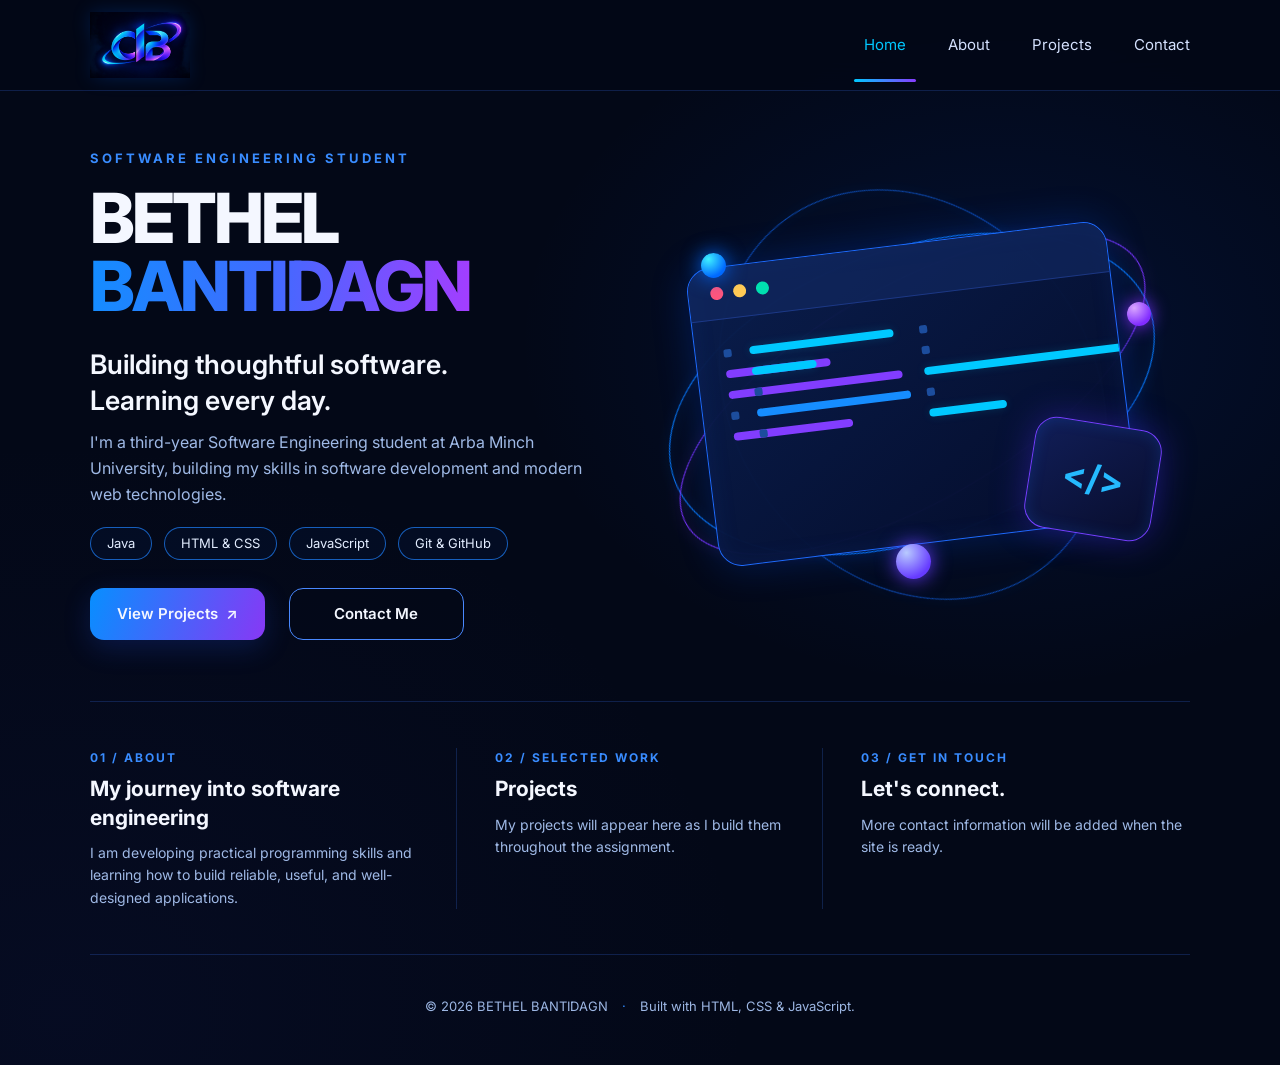
==== index.html @ beaa9adf "Day 1: Create portfolio homepage" ====
<!DOCTYPE html>
<html lang="en">
<head>
  <meta charset="UTF-8">
  <meta name="viewport" content="width=device-width, initial-scale=1.0">
  <meta name="description" content="The personal portfolio of Bethel Bantidagn, a Software Engineering student.">
  <meta name="theme-color" content="#030817">

  <title>BETHEL BANTIDAGN | Software Engineer</title>

  <link rel="stylesheet" href="css/style.css">
  <script src="js/main.js" defer></script>
</head>

<body>
  <!-- Header -->
  <header class="site-header">

    <a class="logo" href="#home" aria-label="CIB home">
      <img src="image/cib-logo.png" alt="CIB logo">
    </a>

   

    <button class="menu-toggle"
            aria-label="Toggle navigation"
            aria-expanded="false">
      <span></span>
      <span></span>
      <span></span>
    </button>

    <nav class="main-nav" aria-label="Main navigation">
      <a class="nav-link active" href="#home">Home</a>
      <a class="nav-link" href="#about">About</a>
      <a class="nav-link" href="#projects">Projects</a>
      <a class="nav-link" href="#contact">Contact</a>
    </nav>
  </header>

  <main>
    <!-- Hero -->
    <section class="hero section-wrap" id="home">
      <div class="hero-content">
        <p class="eyebrow">SOFTWARE ENGINEERING STUDENT</p>

        <h1>
          BETHEL<br>
          <span>BANTIDAGN</span>
        </h1>

        <h2>
          Building thoughtful software.<br>
          Learning every day.
        </h2>

        <p class="intro">
          I'm a third-year Software Engineering student at
          Arba Minch University, building my skills in software
          development and modern web technologies.
        </p>

        <div class="skills" aria-label="Skills">
          <span>Java</span>
          <span>HTML &amp; CSS</span>
          <span>JavaScript</span>
          <span>Git &amp; GitHub</span>
        </div>

        <div class="hero-actions">
          <a class="button primary" href="#projects">
            View Projects <span aria-hidden="true">↗</span>
          </a>

          <a class="button secondary" href="#contact">
            Contact Me
          </a>
        </div>
      </div>

      <!-- CSS-created coding illustration -->
      <div class="hero-visual" aria-hidden="true">
        <div class="orbit orbit-one"></div>
        <div class="orbit orbit-two"></div>
        <div class="orbit orbit-three"></div>

        <span class="planet planet-one"></span>
        <span class="planet planet-two"></span>
        <span class="planet planet-three"></span>

        <div class="code-window">
          <div class="window-top">
            <span></span>
            <span></span>
            <span></span>
          </div>

          <div class="code-content">
            <i></i><b class="line cyan w-45"></b>
            <i></i><b class="line purple w-35"></b>
            <b class="line cyan w-25"></b>
            <i></i><b class="line purple w-55"></b>
            <i></i><b class="line cyan w-65"></b>
            <i></i><b class="line blue w-48"></b>
            <i></i><b class="line purple w-38"></b>
            <i></i><b class="line cyan w-28"></b>
          </div>
        </div>

        <div class="code-badge">&lt;/&gt;</div>
      </div>
    </section>

    <!-- About -->
    <section class="info-grid section-wrap"
             aria-label="Portfolio information">

      <article class="info-card content-section" id="about">
        <p class="eyebrow">01 / ABOUT</p>
        <h2>My journey into software engineering</h2>
        <p>
          I am developing practical programming skills and learning
          how to build reliable, useful, and well-designed applications.
        </p>
      </article>

      <!-- Projects -->
      <article class="info-card content-section" id="projects">
        <p class="eyebrow">02 / SELECTED WORK</p>
        <h2>Projects</h2>
        <p>
          My projects will appear here as I build them throughout
          the assignment.
        </p>
      </article>

      <!-- Contact -->
      <article class="info-card content-section" id="contact">
        <p class="eyebrow">03 / GET IN TOUCH</p>
        <h2>Let's connect.</h2>
        <p>
          More contact information will be added when the site is ready.
        </p>
      </article>
    </section>
  </main>

  <!-- Footer -->
  <footer class="site-footer">
    <p>
      © <span id="year">2026</span>
      BETHEL BANTIDAGN
      <span class="footer-dot">·</span>
      Built with HTML, CSS &amp; JavaScript.
    </p>
  </footer>
</body>
</html>
---- css/style.css ----
@import url('https://fonts.googleapis.com/css2?family=Inter:wght@400;500;600;700;800&display=swap');

:root {
  --bg: #030817;
  --text: #f4f7ff;
  --muted: #9fb9e6;
  --cyan: #00c8ff;
  --blue: #167bff;
  --violet: #873cff;
  --line: rgba(60, 121, 255, 0.22);
}

* {
  box-sizing: border-box;
}

html {
  scroll-behavior: smooth;
  scroll-padding-top: 100px;
}

body {
  margin: 0;
  color: var(--text);
  background:
    radial-gradient(ellipse at 78% 32%, rgba(0, 69, 210, 0.14), transparent 34%),
    radial-gradient(ellipse at 5% 95%, rgba(31, 43, 133, 0.10), transparent 40%),
    var(--bg);
  font-family: Inter, Arial, sans-serif;
  line-height: 1.6;
}

a {
  color: inherit;
  text-decoration: none;
}

.site-header {
  min-height: 90px;
  padding: 0 7%;
  display: flex;
  align-items: center;
  justify-content: space-between;
  border-bottom: 1px solid var(--line);
  background: rgba(3, 8, 23, 0.85);
  backdrop-filter: blur(16px);
  position: sticky;
  top: 0;
  z-index: 20;
}

/* Logo image */
.logo {
  display: flex;
  align-items: center;
  justify-content: center;
  width: 100px;
  height: 72px;
  flex-shrink: 0;
}

.logo img {
  display: block;
  width: 100%;
  height: 100%;
  object-fit: contain;
  filter: drop-shadow(0 0 9px rgba(0, 100, 255, 0.24));
}

.main-nav {
  display: flex;
  align-items: center;
  gap: 42px;
  min-height: 90px;
}

.nav-link {
  color: #d5e2ff;
  position: relative;
  font-size: 15px;
  transition: color 0.2s ease;
}

.nav-link:hover,
.nav-link.active {
  color: var(--cyan);
}

.nav-link.active::after {
  content: "";
  height: 3px;
  position: absolute;
  left: -10px;
  right: -10px;
  bottom: -25px;
  border-radius: 10px;
  background: linear-gradient(90deg, var(--cyan), var(--violet));
}

.menu-toggle {
  display: none;
}

.section-wrap {
  width: min(1320px, 86%);
  margin-inline: auto;
}

/* Hero section */
.hero {
  min-height: 610px;
  display: grid;
  grid-template-columns: 1fr 1.08fr;
  align-items: center;
  gap: 30px;
  padding-top: 48px;
  padding-bottom: 52px;
}

.hero-content {
  position: relative;
  z-index: 2;
}

.eyebrow {
  color: #398cff;
  font-size: 13px;
  font-weight: 700;
  letter-spacing: 3px;
  margin: 0 0 15px;
}

.hero h1 {
  font-size: clamp(3.2rem, 5.4vw, 5.3rem);
  line-height: 0.99;
  letter-spacing: -3px;
  margin: 0 0 25px;
  font-weight: 800;
}

.hero h1 span {
  background: linear-gradient(95deg, #138dff, #416aff 48%, #a43dff);
  -webkit-background-clip: text;
  background-clip: text;
  color: transparent;
}

.hero h2 {
  font-size: clamp(1.35rem, 2.1vw, 2rem);
  line-height: 1.35;
  font-weight: 600;
  margin: 0 0 12px;
}

.intro {
  max-width: 500px;
  color: var(--muted);
  margin: 0 0 20px;
  font-size: 16px;
}

.skills {
  display: flex;
  flex-wrap: wrap;
  gap: 12px;
  margin: 20px 0 28px;
}

.skills span {
  border: 1px solid rgba(31, 130, 255, 0.7);
  border-radius: 30px;
  padding: 5px 16px;
  color: #e3edff;
  font-size: 13px;
  background: rgba(5, 18, 47, 0.55);
}

.hero-actions {
  display: flex;
  flex-wrap: wrap;
  gap: 24px;
}

.button {
  display: inline-flex;
  align-items: center;
  justify-content: center;
  gap: 8px;
  min-width: 175px;
  padding: 13px 23px;
  border-radius: 14px;
  font-weight: 600;
  font-size: 15px;
  transition: transform 0.2s ease, box-shadow 0.2s ease;
}

.button:hover {
  transform: translateY(-3px);
}

.button.primary {
  background: linear-gradient(110deg, #078fff, #8738f5);
  box-shadow: 0 8px 28px rgba(37, 83, 255, 0.2);
}

.button.primary:hover {
  box-shadow: 0 10px 34px rgba(65, 84, 255, 0.38);
}

.button.secondary {
  border: 1px solid #4988ff;
  background: rgba(3, 8, 23, 0.4);
}

.button.secondary:hover {
  border-color: #a43dff;
}

/* Futuristic coding illustration */
.hero-visual {
  min-height: 440px;
  position: relative;
  display: flex;
  align-items: center;
  justify-content: center;
  perspective: 900px;
}

.orbit {
  position: absolute;
  width: 91%;
  height: 66%;
  border: 1.5px solid #116dff;
  border-radius: 50%;
  transform: rotate(-17deg);
  filter: drop-shadow(0 0 5px rgba(0, 101, 255, 0.45));
}

.orbit-one {
  border-color: #087dff;
  transform: rotate(-20deg);
}

.orbit-two {
  width: 94%;
  height: 49%;
  border-color: #7a35ff;
  transform: rotate(-30deg);
  filter: drop-shadow(0 0 6px rgba(129, 48, 255, 0.65));
}

.orbit-three {
  width: 78%;
  height: 82%;
  transform: rotate(54deg);
  opacity: 0.62;
}

.code-window {
  width: min(430px, 76%);
  min-height: 300px;
  position: relative;
  z-index: 2;
  border: 1px solid #1e6bff;
  border-radius: 24px;
  overflow: hidden;
  background: linear-gradient(145deg, rgba(10, 30, 78, 0.96), rgba(4, 12, 42, 0.98));
  box-shadow:
    0 0 38px rgba(0, 81, 255, 0.23),
    inset 0 0 22px rgba(26, 70, 180, 0.14);
  transform: rotate(-7deg);
}

.window-top {
  height: 52px;
  display: flex;
  align-items: center;
  gap: 10px;
  padding: 0 22px;
  border-bottom: 1px solid rgba(65, 112, 255, 0.28);
  background: rgba(17, 40, 98, 0.65);
}

.window-top span {
  width: 13px;
  height: 13px;
  border-radius: 50%;
  background: #ff557c;
}

.window-top span:nth-child(2) {
  background: #ffca55;
}

.window-top span:nth-child(3) {
  background: #00e0b0;
}

.code-content {
  display: grid;
  grid-template-columns: 10px auto auto;
  align-items: center;
  column-gap: 16px;
  row-gap: 13px;
  padding: 30px 28px;
}

.code-content i {
  width: 8px;
  height: 8px;
  border-radius: 2px;
  background: #1c4d9d;
}

.line {
  height: 8px;
  border-radius: 20px;
  display: inline-block;
}

.cyan {
  background: #00c9ff;
  box-shadow: 0 0 10px rgba(0, 201, 255, 0.15);
}

.purple {
  background: #823dff;
}

.blue {
  background: #168dff;
}

.w-25 { width: 65px; }
.w-28 { width: 78px; }
.w-35 { width: 105px; }
.w-38 { width: 120px; }
.w-45 { width: 145px; }
.w-48 { width: 155px; }
.w-55 { width: 175px; }
.w-65 { width: 205px; }

.code-badge {
  z-index: 4;
  position: absolute;
  right: 6%;
  bottom: 18%;
  display: grid;
  place-items: center;
  width: 128px;
  height: 112px;
  border-radius: 22px;
  border: 1px solid #743fff;
  color: #25baff;
  font-size: 36px;
  font-weight: 700;
  background: linear-gradient(140deg, #111e58, #080d2c);
  box-shadow:
    0 0 35px rgba(81, 45, 255, 0.35),
    inset 0 0 15px rgba(24, 117, 255, 0.2);
  transform: rotate(9deg);
}

.planet {
  position: absolute;
  z-index: 3;
  border-radius: 50%;
}

.planet-one {
  width: 25px;
  height: 25px;
  top: 18%;
  left: 12%;
  background: radial-gradient(circle at 30% 25%, #3ef0ff, #0069ff 70%);
  box-shadow: 0 0 20px #0069ff;
}

.planet-two {
  width: 24px;
  height: 24px;
  top: 29%;
  right: 7%;
  background: radial-gradient(circle at 30% 25%, #d9a5ff, #812cff 70%);
  box-shadow: 0 0 18px #812cff;
}

.planet-three {
  width: 35px;
  height: 35px;
  bottom: 8%;
  left: 47%;
  background: radial-gradient(circle at 30% 25%, #b8caff, #663bff 72%);
  box-shadow: 0 0 20px #663bff;
}

/* About, Projects and Contact */
.info-grid {
  border-top: 1px solid var(--line);
  border-bottom: 1px solid var(--line);
  display: grid;
  grid-template-columns: repeat(3, 1fr);
  padding-top: 46px;
  padding-bottom: 45px;
}

.info-card {
  padding: 0 38px;
  border-right: 1px solid var(--line);
}

.info-card:first-child {
  padding-left: 0;
}

.info-card:last-child {
  padding-right: 0;
  border-right: 0;
}

.info-card .eyebrow {
  margin-bottom: 8px;
  font-size: 12px;
  letter-spacing: 2px;
}

.info-card h2 {
  font-size: 21px;
  line-height: 1.35;
  margin: 0 0 10px;
}

.info-card p:not(.eyebrow) {
  color: var(--muted);
  font-size: 14px;
  margin: 0;
}

/* Footer */
.site-footer {
  text-align: center;
  padding: 28px 20px 35px;
  color: #9db7e4;
  font-size: 13px;
}

.footer-dot {
  margin: 0 10px;
  color: #328bff;
}

/* Tablet */
@media (max-width: 1000px) {
  .section-wrap {
    width: 88%;
  }

  .hero {
    grid-template-columns: 1fr 1fr;
    gap: 10px;
  }

  .hero h1 {
    font-size: clamp(3rem, 6vw, 4.5rem);
  }

  .hero-visual {
    min-height: 380px;
  }

  .code-window {
    width: 82%;
  }

  .code-badge {
    width: 95px;
    height: 88px;
    font-size: 29px;
  }

  .info-card {
    padding-inline: 22px;
  }
}

/* Mobile */
@media (max-width: 720px) {
  .site-header {
    min-height: 76px;
    padding-inline: 6%;
  }

  .logo {
    width: 85px;
    height: 62px;
  }

  .menu-toggle {
    display: flex;
    flex-direction: column;
    justify-content: center;
    gap: 5px;
    width: 42px;
    height: 42px;
    padding: 9px;
    border: 1px solid var(--line);
    border-radius: 10px;
    background: #07112b;
    cursor: pointer;
  }

  .menu-toggle span {
    height: 2px;
    width: 100%;
    border-radius: 3px;
    background: #dce8ff;
  }

  .main-nav {
    display: none;
    position: absolute;
    top: 75px;
    left: 0;
    right: 0;
    min-height: auto;
    padding: 20px 6% 24px;
    background: rgba(3, 8, 23, 0.98);
    border-bottom: 1px solid var(--line);
    flex-direction: column;
    align-items: flex-start;
    gap: 20px;
  }

  .main-nav.open {
    display: flex;
  }

  .nav-link.active::after {
    bottom: -5px;
  }

  .section-wrap {
    width: 88%;
  }

  .hero {
    display: flex;
    flex-direction: column;
    align-items: stretch;
    padding-top: 45px;
    padding-bottom: 30px;
  }

  .hero h1 {
    font-size: clamp(3rem, 13vw, 5rem);
    letter-spacing: -2px;
  }

  .hero h2 {
    font-size: 1.45rem;
  }

  .intro {
    font-size: 15px;
  }

  .hero-visual {
    min-height: 330px;
    margin-top: 8px;
  }

  .code-window {
    min-height: 250px;
    width: 75%;
  }

  .window-top {
    height: 42px;
  }

  .code-content {
    padding: 24px 17px;
    gap: 10px 12px;
  }

  .line {
    height: 6px;
  }

  .w-65 { width: 145px; }
  .w-55 { width: 125px; }
  .w-48 { width: 110px; }
  .w-45 { width: 105px; }
  .w-38 { width: 90px; }
  .w-35 { width: 80px; }
  .w-28 { width: 62px; }
  .w-25 { width: 50px; }

  .code-badge {
    right: 4%;
    bottom: 13%;
    width: 82px;
    height: 76px;
    font-size: 25px;
  }

  .info-grid {
    grid-template-columns: 1fr;
    padding-top: 12px;
    padding-bottom: 10px;
  }

  .info-card,
  .info-card:first-child,
  .info-card:last-child {
    padding: 27px 0;
    border-right: 0;
    border-bottom: 1px solid var(--line);
  }

  .info-card:last-child {
    border-bottom: 0;
  }

  .site-footer {
    font-size: 12px;
    line-height: 1.8;
  }
}

/* Accessibility */
@media (prefers-reduced-motion: reduce) {
  html {
    scroll-behavior: auto;
  }

  *,
  *::before,
  *::after {
    transition-duration: 0.01ms !important;
  }
}
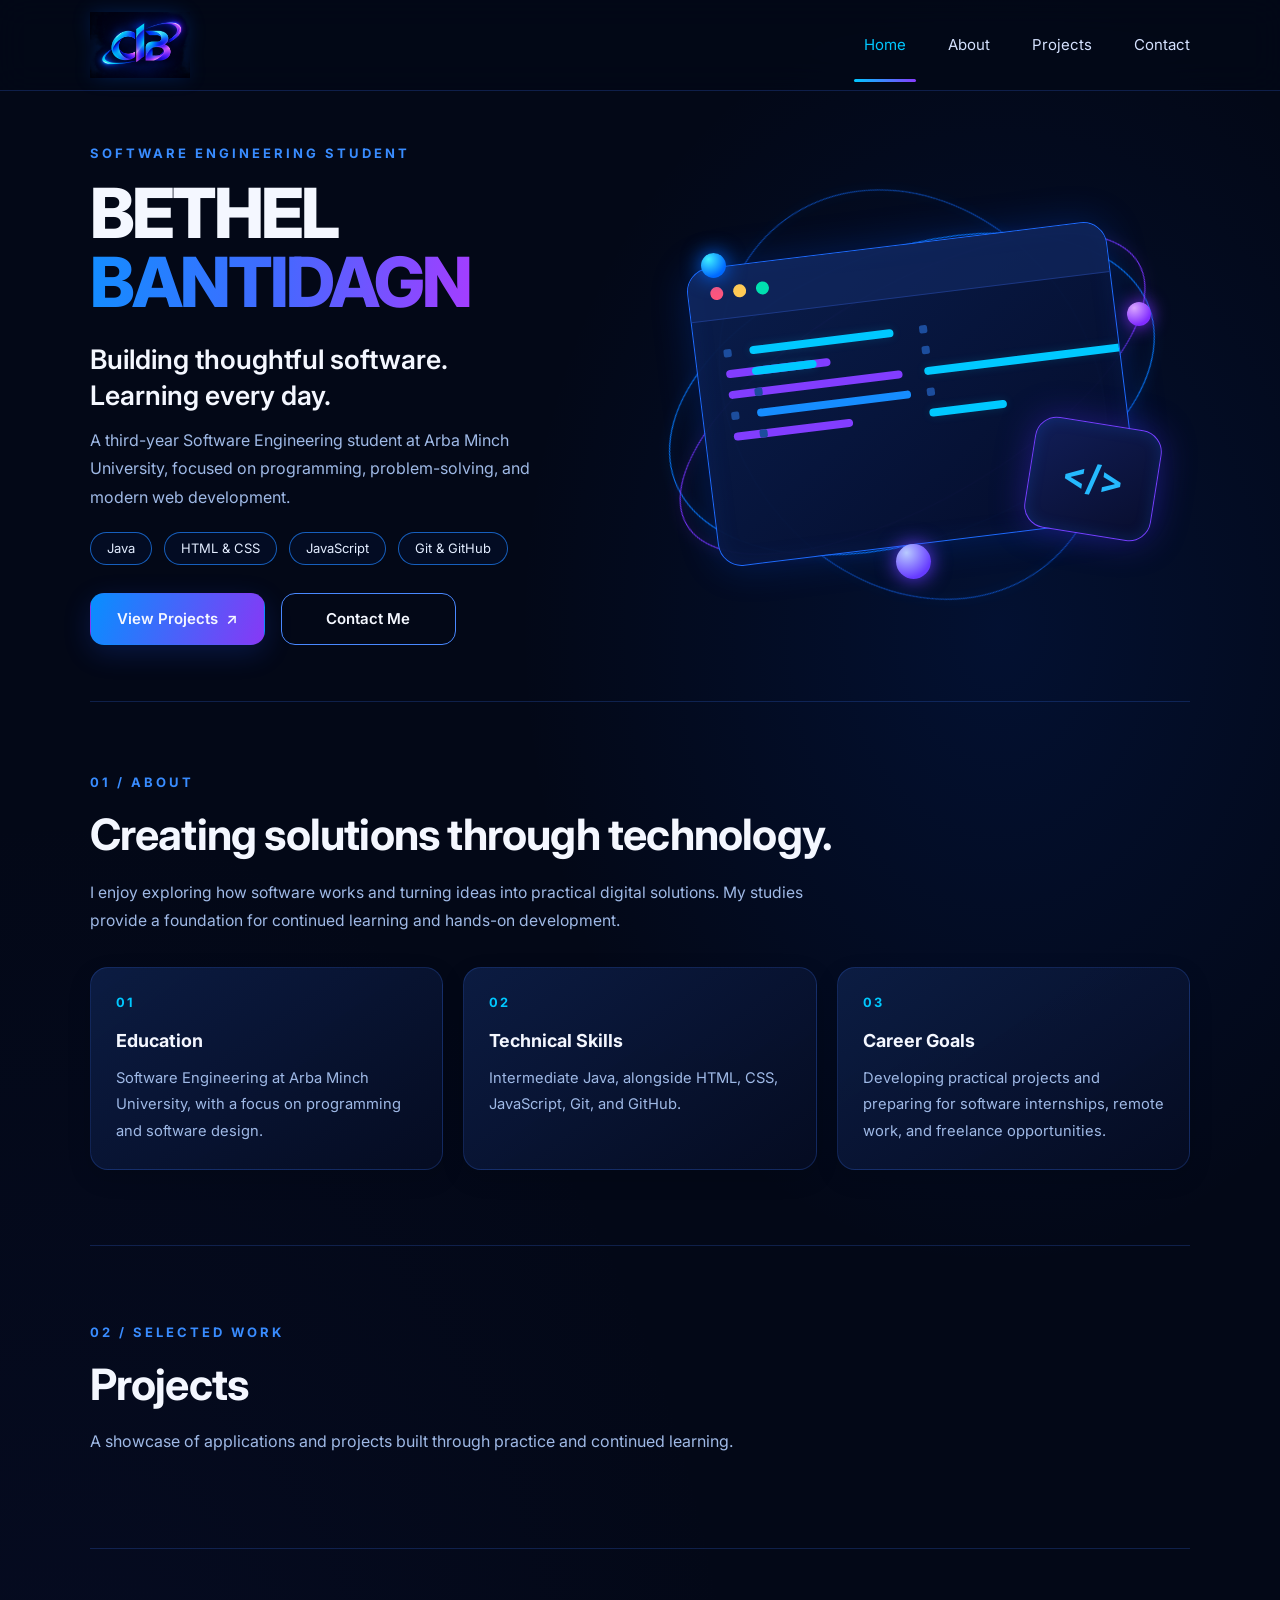
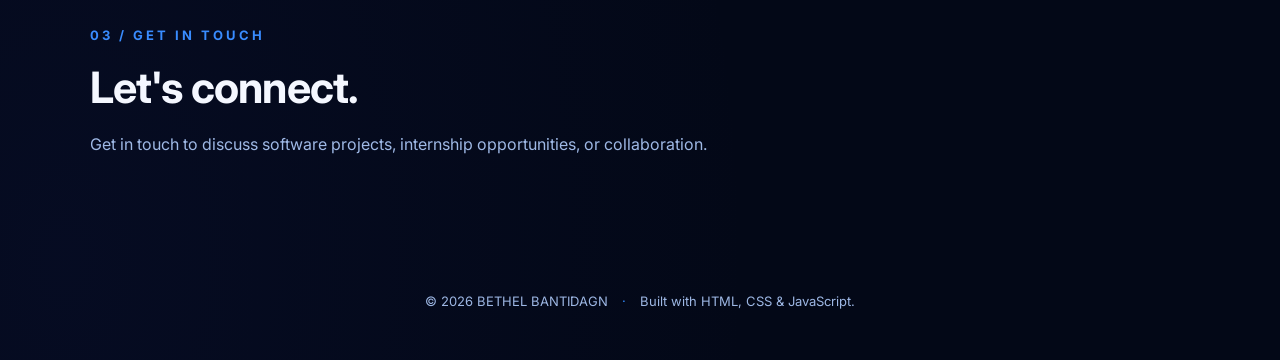
==== commit 02d125a1: "Day 2: Fix portfolio about section layout" ====
--- a/index.html
+++ b/index.html
@@ -4,7 +4,7 @@
 <head>
   <meta charset="UTF-8">
   <meta name="viewport" content="width=device-width, initial-scale=1.0">
-  <meta name="description" content="The personal portfolio of Bethel Bantidagn, a Software Engineering student.">
+  <meta name="description" content="Bethel Bantidagn, Software Engineering student at Arba Minch University.">
   <meta name="theme-color" content="#030817">
 
   <title>BETHEL BANTIDAGN | Software Engineer</title>
@@ -16,12 +16,9 @@
 <body>
   <!-- Header -->
   <header class="site-header">
-
     <a class="logo" href="#home" aria-label="CIB home">
       <img src="image/cib-logo.png" alt="CIB logo">
     </a>
-
-   
 
     <button class="menu-toggle"
             aria-label="Toggle navigation"
@@ -56,12 +53,12 @@
         </h2>
 
         <p class="intro">
-          I'm a third-year Software Engineering student at
-          Arba Minch University, building my skills in software
-          development and modern web technologies.
+          A third-year Software Engineering student at
+          Arba Minch University, focused on programming,
+          problem-solving, and modern web development.
         </p>
 
-        <div class="skills" aria-label="Skills">
+        <div class="skills" aria-label="Technical skills">
           <span>Java</span>
           <span>HTML &amp; CSS</span>
           <span>JavaScript</span>
@@ -79,7 +76,7 @@
         </div>
       </div>
 
-      <!-- CSS-created coding illustration -->
+      <!-- Coding illustration -->
       <div class="hero-visual" aria-hidden="true">
         <div class="orbit orbit-one"></div>
         <div class="orbit orbit-two"></div>
@@ -113,36 +110,67 @@
     </section>
 
     <!-- About -->
-    <section class="info-grid section-wrap"
-             aria-label="Portfolio information">
+    <section class="content-section about-section" id="about">
+      <p class="eyebrow">01 / ABOUT</p>
 
-      <article class="info-card content-section" id="about">
-        <p class="eyebrow">01 / ABOUT</p>
-        <h2>My journey into software engineering</h2>
-        <p>
-          I am developing practical programming skills and learning
-          how to build reliable, useful, and well-designed applications.
-        </p>
-      </article>
+      <h2>Creating solutions through technology.</h2>
 
-      <!-- Projects -->
-      <article class="info-card content-section" id="projects">
-        <p class="eyebrow">02 / SELECTED WORK</p>
-        <h2>Projects</h2>
-        <p>
-          My projects will appear here as I build them throughout
-          the assignment.
-        </p>
-      </article>
+      <p class="about-intro">
+        I enjoy exploring how software works and turning
+        ideas into practical digital solutions. My studies
+        provide a foundation for continued learning and
+        hands-on development.
+      </p>
 
-      <!-- Contact -->
-      <article class="info-card content-section" id="contact">
-        <p class="eyebrow">03 / GET IN TOUCH</p>
-        <h2>Let's connect.</h2>
-        <p>
-          More contact information will be added when the site is ready.
-        </p>
-      </article>
+      <div class="about-grid">
+        <article class="about-card">
+          <span class="about-number">01</span>
+          <h3>Education</h3>
+          <p>
+            Software Engineering at Arba Minch University,
+            with a focus on programming and software design.
+          </p>
+        </article>
+
+        <article class="about-card">
+          <span class="about-number">02</span>
+          <h3>Technical Skills</h3>
+          <p>
+            Intermediate Java, alongside HTML, CSS,
+            JavaScript, Git, and GitHub.
+          </p>
+        </article>
+
+        <article class="about-card">
+          <span class="about-number">03</span>
+          <h3>Career Goals</h3>
+          <p>
+            Developing practical projects and preparing
+            for software internships, remote work,
+            and freelance opportunities.
+          </p>
+        </article>
+      </div>
+    </section>
+
+    <!-- Projects placeholder -->
+    <section class="content-section" id="projects">
+      <p class="eyebrow">02 / SELECTED WORK</p>
+      <h2>Projects</h2>
+      <p>
+        A showcase of applications and projects built
+        through practice and continued learning.
+      </p>
+    </section>
+
+    <!-- Contact placeholder -->
+    <section class="content-section" id="contact">
+      <p class="eyebrow">03 / GET IN TOUCH</p>
+      <h2>Let's connect.</h2>
+      <p>
+        Get in touch to discuss software projects,
+        internship opportunities, or collaboration.
+      </p>
     </section>
   </main>
 
--- a/css/style.css
+++ b/css/style.css
@@ -1,8 +1,13 @@
 
 @import url('https://fonts.googleapis.com/css2?family=Inter:wght@400;500;600;700;800&display=swap');
+
+/* =========================
+   1. COLORS AND GLOBAL RULES
+========================= */
 
 :root {
   --bg: #030817;
+  --surface: #08132d;
   --text: #f4f7ff;
   --muted: #9fb9e6;
   --cyan: #00c8ff;
@@ -17,24 +22,58 @@
 
 html {
   scroll-behavior: smooth;
-  scroll-padding-top: 100px;
+  scroll-padding-top: 105px;
 }
 
 body {
   margin: 0;
   color: var(--text);
   background:
-    radial-gradient(ellipse at 78% 32%, rgba(0, 69, 210, 0.14), transparent 34%),
-    radial-gradient(ellipse at 5% 95%, rgba(31, 43, 133, 0.10), transparent 40%),
+    radial-gradient(
+      ellipse at 78% 32%,
+      rgba(0, 69, 210, 0.14),
+      transparent 34%
+    ),
+    radial-gradient(
+      ellipse at 5% 95%,
+      rgba(31, 43, 133, 0.10),
+      transparent 40%
+    ),
     var(--bg);
-  font-family: Inter, Arial, sans-serif;
+  font-family: 'Inter', Arial, sans-serif;
   line-height: 1.6;
+  overflow-x: hidden;
+}
+
+img {
+  display: block;
+  max-width: 100%;
 }
 
 a {
   color: inherit;
   text-decoration: none;
 }
+
+button,
+input,
+textarea {
+  font: inherit;
+}
+
+button,
+a {
+  -webkit-tap-highlight-color: transparent;
+}
+
+::selection {
+  color: white;
+  background: rgba(22, 123, 255, 0.6);
+}
+
+/* =========================
+   2. HEADER AND NAVIGATION
+========================= */
 
 .site-header {
   min-height: 90px;
@@ -42,15 +81,16 @@
   display: flex;
   align-items: center;
   justify-content: space-between;
+  gap: 25px;
   border-bottom: 1px solid var(--line);
-  background: rgba(3, 8, 23, 0.85);
+  background: rgba(3, 8, 23, 0.88);
   backdrop-filter: blur(16px);
+  -webkit-backdrop-filter: blur(16px);
   position: sticky;
   top: 0;
   z-index: 20;
 }
 
-/* Logo image */
 .logo {
   display: flex;
   align-items: center;
@@ -61,7 +101,6 @@
 }
 
 .logo img {
-  display: block;
   width: 100%;
   height: 100%;
   object-fit: contain;
@@ -76,8 +115,8 @@
 }
 
 .nav-link {
+  position: relative;
   color: #d5e2ff;
-  position: relative;
   font-size: 15px;
   transition: color 0.2s ease;
 }
@@ -89,11 +128,11 @@
 
 .nav-link.active::after {
   content: "";
-  height: 3px;
   position: absolute;
   left: -10px;
   right: -10px;
   bottom: -25px;
+  height: 3px;
   border-radius: 10px;
   background: linear-gradient(90deg, var(--cyan), var(--violet));
 }
@@ -101,17 +140,22 @@
 .menu-toggle {
   display: none;
 }
+
+/* Shared content width */
 
 .section-wrap {
   width: min(1320px, 86%);
   margin-inline: auto;
 }
 
-/* Hero section */
+/* =========================
+   3. HERO SECTION
+========================= */
+
 .hero {
   min-height: 610px;
   display: grid;
-  grid-template-columns: 1fr 1.08fr;
+  grid-template-columns: minmax(0, 1fr) minmax(0, 1.08fr);
   align-items: center;
   gap: 30px;
   padding-top: 48px;
@@ -121,22 +165,24 @@
 .hero-content {
   position: relative;
   z-index: 2;
+  min-width: 0;
 }
 
 .eyebrow {
+  margin: 0 0 15px;
   color: #398cff;
   font-size: 13px;
   font-weight: 700;
   letter-spacing: 3px;
-  margin: 0 0 15px;
 }
 
 .hero h1 {
+  margin: 0 0 25px;
   font-size: clamp(3.2rem, 5.4vw, 5.3rem);
   line-height: 0.99;
   letter-spacing: -3px;
-  margin: 0 0 25px;
   font-weight: 800;
+  overflow-wrap: anywhere;
 }
 
 .hero h1 span {
@@ -147,17 +193,18 @@
 }
 
 .hero h2 {
+  margin: 0 0 12px;
   font-size: clamp(1.35rem, 2.1vw, 2rem);
   line-height: 1.35;
   font-weight: 600;
-  margin: 0 0 12px;
 }
 
 .intro {
   max-width: 500px;
+  margin: 0 0 20px;
   color: var(--muted);
-  margin: 0 0 20px;
   font-size: 16px;
+  line-height: 1.8;
 }
 
 .skills {
@@ -168,18 +215,18 @@
 }
 
 .skills span {
+  padding: 5px 16px;
   border: 1px solid rgba(31, 130, 255, 0.7);
   border-radius: 30px;
-  padding: 5px 16px;
   color: #e3edff;
+  background: rgba(5, 18, 47, 0.55);
   font-size: 13px;
-  background: rgba(5, 18, 47, 0.55);
 }
 
 .hero-actions {
   display: flex;
   flex-wrap: wrap;
-  gap: 24px;
+  gap: 16px;
 }
 
 .button {
@@ -189,10 +236,15 @@
   gap: 8px;
   min-width: 175px;
   padding: 13px 23px;
+  border: 1px solid transparent;
   border-radius: 14px;
+  font-size: 15px;
   font-weight: 600;
-  font-size: 15px;
-  transition: transform 0.2s ease, box-shadow 0.2s ease;
+  text-align: center;
+  transition:
+    transform 0.2s ease,
+    box-shadow 0.2s ease,
+    border-color 0.2s ease;
 }
 
 .button:hover {
@@ -209,7 +261,7 @@
 }
 
 .button.secondary {
-  border: 1px solid #4988ff;
+  border-color: #4988ff;
   background: rgba(3, 8, 23, 0.4);
 }
 
@@ -217,13 +269,17 @@
   border-color: #a43dff;
 }
 
-/* Futuristic coding illustration */
+/* =========================
+   4. FUTURISTIC HERO ART
+========================= */
+
 .hero-visual {
-  min-height: 440px;
   position: relative;
   display: flex;
   align-items: center;
   justify-content: center;
+  min-width: 0;
+  min-height: 440px;
   perspective: 900px;
 }
 
@@ -235,6 +291,7 @@
   border-radius: 50%;
   transform: rotate(-17deg);
   filter: drop-shadow(0 0 5px rgba(0, 101, 255, 0.45));
+  pointer-events: none;
 }
 
 .orbit-one {
@@ -258,14 +315,18 @@
 }
 
 .code-window {
+  position: relative;
+  z-index: 2;
   width: min(430px, 76%);
   min-height: 300px;
-  position: relative;
-  z-index: 2;
+  overflow: hidden;
   border: 1px solid #1e6bff;
   border-radius: 24px;
-  overflow: hidden;
-  background: linear-gradient(145deg, rgba(10, 30, 78, 0.96), rgba(4, 12, 42, 0.98));
+  background: linear-gradient(
+    145deg,
+    rgba(10, 30, 78, 0.96),
+    rgba(4, 12, 42, 0.98)
+  );
   box-shadow:
     0 0 38px rgba(0, 81, 255, 0.23),
     inset 0 0 22px rgba(26, 70, 180, 0.14);
@@ -273,10 +334,10 @@
 }
 
 .window-top {
-  height: 52px;
   display: flex;
   align-items: center;
   gap: 10px;
+  height: 52px;
   padding: 0 22px;
   border-bottom: 1px solid rgba(65, 112, 255, 0.28);
   background: rgba(17, 40, 98, 0.65);
@@ -314,9 +375,9 @@
 }
 
 .line {
+  display: inline-block;
   height: 8px;
   border-radius: 20px;
-  display: inline-block;
 }
 
 .cyan {
@@ -342,23 +403,23 @@
 .w-65 { width: 205px; }
 
 .code-badge {
+  position: absolute;
   z-index: 4;
-  position: absolute;
   right: 6%;
   bottom: 18%;
   display: grid;
   place-items: center;
   width: 128px;
   height: 112px;
+  border: 1px solid #743fff;
   border-radius: 22px;
-  border: 1px solid #743fff;
   color: #25baff;
-  font-size: 36px;
-  font-weight: 700;
   background: linear-gradient(140deg, #111e58, #080d2c);
   box-shadow:
     0 0 35px rgba(81, 45, 255, 0.35),
     inset 0 0 15px rgba(24, 117, 255, 0.2);
+  font-size: 36px;
+  font-weight: 700;
   transform: rotate(9deg);
 }
 
@@ -366,47 +427,223 @@
   position: absolute;
   z-index: 3;
   border-radius: 50%;
+  pointer-events: none;
 }
 
 .planet-one {
+  top: 18%;
+  left: 12%;
   width: 25px;
   height: 25px;
-  top: 18%;
-  left: 12%;
   background: radial-gradient(circle at 30% 25%, #3ef0ff, #0069ff 70%);
   box-shadow: 0 0 20px #0069ff;
 }
 
 .planet-two {
+  top: 29%;
+  right: 7%;
   width: 24px;
   height: 24px;
-  top: 29%;
-  right: 7%;
   background: radial-gradient(circle at 30% 25%, #d9a5ff, #812cff 70%);
   box-shadow: 0 0 18px #812cff;
 }
 
 .planet-three {
+  bottom: 8%;
+  left: 47%;
   width: 35px;
   height: 35px;
-  bottom: 8%;
-  left: 47%;
   background: radial-gradient(circle at 30% 25%, #b8caff, #663bff 72%);
   box-shadow: 0 0 20px #663bff;
 }
 
-/* About, Projects and Contact */
+/* =========================
+   5. SHARED CONTENT SECTIONS
+========================= */
+
+.content-section {
+  width: min(1120px, 86%);
+  margin-inline: auto;
+  padding: 76px 0;
+  border-top: 1px solid var(--line);
+  scroll-margin-top: 100px;
+}
+
+.content-section h2 {
+  max-width: 760px;
+  margin: 0;
+  font-size: clamp(1.8rem, 3.5vw, 2.7rem);
+  line-height: 1.25;
+  letter-spacing: -0.8px;
+}
+
+.content-section > p:not(.eyebrow) {
+  max-width: 720px;
+  color: var(--muted);
+}
+
+.content-section .eyebrow {
+  margin-bottom: 14px;
+}
+
+/* =========================
+   6. ABOUT SECTION
+========================= */
+
+.about-section {
+  padding-top: 70px;
+  padding-bottom: 75px;
+}
+
+.about-intro {
+  max-width: 750px;
+  margin-top: 18px;
+  margin-bottom: 0;
+  color: var(--muted);
+  font-size: 0.98rem;
+  line-height: 1.8;
+}
+
+.about-grid {
+  display: grid;
+  grid-template-columns: repeat(3, minmax(0, 1fr));
+  align-items: stretch;
+  gap: 20px;
+  margin-top: 32px;
+}
+
+.about-card {
+  min-width: 0;
+  padding: 25px;
+  border: 1px solid var(--line);
+  border-radius: 18px;
+  background: linear-gradient(
+    145deg,
+    rgba(13, 31, 72, 0.88),
+    rgba(5, 12, 34, 0.96)
+  );
+  box-shadow: 0 8px 25px rgba(0, 0, 0, 0.12);
+  transition:
+    transform 0.25s ease,
+    border-color 0.25s ease,
+    box-shadow 0.25s ease;
+}
+
+.about-card:hover {
+  transform: translateY(-5px);
+  border-color: var(--cyan);
+  box-shadow: 0 12px 32px rgba(0, 104, 255, 0.12);
+}
+
+.about-number {
+  display: block;
+  margin-bottom: 14px;
+  color: var(--cyan);
+  font-size: 0.8rem;
+  font-weight: 700;
+  letter-spacing: 2px;
+}
+
+.about-card h3 {
+  margin: 0 0 12px;
+  font-size: 1.12rem;
+  line-height: 1.4;
+}
+
+.about-card p {
+  margin: 0;
+  color: var(--muted);
+  font-size: 0.92rem;
+  line-height: 1.8;
+  overflow-wrap: anywhere;
+}
+
+/* =========================
+   7. PROJECTS AND CONTACT
+========================= */
+
+#projects,
+#contact {
+  scroll-margin-top: 100px;
+}
+
+#projects > p:not(.eyebrow),
+#contact > p:not(.eyebrow) {
+  margin-top: 16px;
+  line-height: 1.8;
+}
+
+/* Optional project cards, if you add them later */
+
+.project-grid {
+  display: grid;
+  grid-template-columns: repeat(2, minmax(0, 1fr));
+  gap: 22px;
+  margin-top: 32px;
+}
+
+.project-card {
+  min-width: 0;
+  padding: 25px;
+  border: 1px solid var(--line);
+  border-radius: 18px;
+  background: linear-gradient(
+    145deg,
+    rgba(13, 31, 72, 0.88),
+    rgba(5, 12, 34, 0.96)
+  );
+  transition: border-color 0.25s ease, transform 0.25s ease;
+}
+
+.project-card:hover {
+  transform: translateY(-4px);
+  border-color: var(--blue);
+}
+
+.project-card h3 {
+  margin-top: 0;
+  margin-bottom: 10px;
+}
+
+.project-card p {
+  color: var(--muted);
+}
+
+/* Optional contact links */
+
+.contact-links {
+  display: flex;
+  flex-wrap: wrap;
+  gap: 14px;
+  margin-top: 24px;
+}
+
+.contact-links a {
+  color: var(--cyan);
+  overflow-wrap: anywhere;
+}
+
+.contact-links a:hover {
+  color: white;
+}
+
+/* =========================
+   8. ORIGINAL INFO CARDS
+   Supports HTML using .info-grid
+========================= */
+
 .info-grid {
+  display: grid;
+  grid-template-columns: repeat(3, minmax(0, 1fr));
+  padding-top: 46px;
+  padding-bottom: 45px;
   border-top: 1px solid var(--line);
   border-bottom: 1px solid var(--line);
-  display: grid;
-  grid-template-columns: repeat(3, 1fr);
-  padding-top: 46px;
-  padding-bottom: 45px;
 }
 
 .info-card {
-  padding: 0 38px;
+  min-width: 0;
+  padding: 0 30px;
   border-right: 1px solid var(--line);
 }
 
@@ -426,23 +663,27 @@
 }
 
 .info-card h2 {
+  margin: 0 0 10px;
   font-size: 21px;
-  line-height: 1.35;
-  margin: 0 0 10px;
+  line-height: 1.4;
 }
 
 .info-card p:not(.eyebrow) {
+  margin: 0;
   color: var(--muted);
   font-size: 14px;
-  margin: 0;
-}
-
-/* Footer */
+  line-height: 1.8;
+}
+
+/* =========================
+   9. FOOTER
+========================= */
+
 .site-footer {
-  text-align: center;
   padding: 28px 20px 35px;
   color: #9db7e4;
   font-size: 13px;
+  text-align: center;
 }
 
 .footer-dot {
@@ -450,19 +691,23 @@
   color: #328bff;
 }
 
-/* Tablet */
+/* =========================
+   10. TABLET RESPONSIVENESS
+========================= */
+
 @media (max-width: 1000px) {
   .section-wrap {
     width: 88%;
   }
 
   .hero {
-    grid-template-columns: 1fr 1fr;
-    gap: 10px;
+    grid-template-columns: minmax(0, 1fr) minmax(0, 1fr);
+    gap: 18px;
   }
 
   .hero h1 {
-    font-size: clamp(3rem, 6vw, 4.5rem);
+    font-size: clamp(2.8rem, 5.5vw, 4.5rem);
+    letter-spacing: -2px;
   }
 
   .hero-visual {
@@ -482,10 +727,29 @@
   .info-card {
     padding-inline: 22px;
   }
-}
-
-/* Mobile */
+
+  .content-section {
+    width: 88%;
+  }
+
+  .about-grid {
+    gap: 16px;
+  }
+
+  .about-card {
+    padding: 21px;
+  }
+}
+
+/* =========================
+   11. MOBILE RESPONSIVENESS
+========================= */
+
 @media (max-width: 720px) {
+  html {
+    scroll-padding-top: 80px;
+  }
+
   .site-header {
     min-height: 76px;
     padding-inline: 6%;
@@ -511,8 +775,8 @@
   }
 
   .menu-toggle span {
+    width: 100%;
     height: 2px;
-    width: 100%;
     border-radius: 3px;
     background: #dce8ff;
   }
@@ -525,8 +789,8 @@
     right: 0;
     min-height: auto;
     padding: 20px 6% 24px;
+    border-bottom: 1px solid var(--line);
     background: rgba(3, 8, 23, 0.98);
-    border-bottom: 1px solid var(--line);
     flex-direction: column;
     align-items: flex-start;
     gap: 20px;
@@ -548,12 +812,14 @@
     display: flex;
     flex-direction: column;
     align-items: stretch;
+    gap: 10px;
+    min-height: auto;
     padding-top: 45px;
     padding-bottom: 30px;
   }
 
   .hero h1 {
-    font-size: clamp(3rem, 13vw, 5rem);
+    font-size: clamp(2.8rem, 12vw, 4.5rem);
     letter-spacing: -2px;
   }
 
@@ -563,6 +829,15 @@
 
   .intro {
     font-size: 15px;
+  }
+
+  .hero-actions {
+    gap: 12px;
+  }
+
+  .button {
+    min-width: 0;
+    padding: 12px 18px;
   }
 
   .hero-visual {
@@ -571,8 +846,8 @@
   }
 
   .code-window {
+    width: 75%;
     min-height: 250px;
-    width: 75%;
   }
 
   .window-top {
@@ -581,7 +856,8 @@
 
   .code-content {
     padding: 24px 17px;
-    gap: 10px 12px;
+    column-gap: 12px;
+    row-gap: 10px;
   }
 
   .line {
@@ -605,6 +881,14 @@
     font-size: 25px;
   }
 
+  .planet-one {
+    left: 6%;
+  }
+
+  .planet-two {
+    right: 3%;
+  }
+
   .info-grid {
     grid-template-columns: 1fr;
     padding-top: 12px;
@@ -623,13 +907,101 @@
     border-bottom: 0;
   }
 
+  .content-section {
+    width: 88%;
+    padding-top: 55px;
+    padding-bottom: 55px;
+  }
+
+  .about-section {
+    padding-top: 55px;
+    padding-bottom: 55px;
+  }
+
+  .about-grid,
+  .project-grid {
+    grid-template-columns: 1fr;
+    gap: 15px;
+    margin-top: 25px;
+  }
+
+  .about-card,
+  .project-card {
+    padding: 21px;
+  }
+
   .site-footer {
     font-size: 12px;
     line-height: 1.8;
   }
 }
 
-/* Accessibility */
+/* =========================
+   12. SMALL MOBILE SCREENS
+========================= */
+
+@media (max-width: 380px) {
+  .hero h1 {
+    font-size: 2.65rem;
+  }
+
+  .skills {
+    gap: 8px;
+  }
+
+  .skills span {
+    padding: 5px 11px;
+    font-size: 12px;
+  }
+
+  .hero-actions {
+    flex-direction: column;
+    align-items: stretch;
+  }
+
+  .button {
+    width: 100%;
+  }
+
+  .hero-visual {
+    min-height: 280px;
+  }
+
+  .code-window {
+    width: 80%;
+  }
+
+  .code-content {
+    padding-inline: 12px;
+    column-gap: 8px;
+  }
+
+  .w-65 { width: 110px; }
+  .w-55 { width: 100px; }
+  .w-48 { width: 90px; }
+  .w-45 { width: 85px; }
+  .w-38 { width: 75px; }
+  .w-35 { width: 65px; }
+  .w-28 { width: 52px; }
+  .w-25 { width: 43px; }
+
+  .code-badge {
+    width: 65px;
+    height: 62px;
+    font-size: 21px;
+  }
+}
+
+/* =========================
+   13. ACCESSIBILITY
+========================= */
+
+a:focus-visible,
+button:focus-visible {
+  outline: 2px solid var(--cyan);
+  outline-offset: 4px;
+}
+
 @media (prefers-reduced-motion: reduce) {
   html {
     scroll-behavior: auto;
@@ -638,6 +1010,15 @@
   *,
   *::before,
   *::after {
+    animation-duration: 0.01ms !important;
+    animation-iteration-count: 1 !important;
     transition-duration: 0.01ms !important;
-  }
-}
+    scroll-behavior: auto !important;
+  }
+
+  .about-card:hover,
+  .project-card:hover,
+  .button:hover {
+    transform: none;
+  }
+}
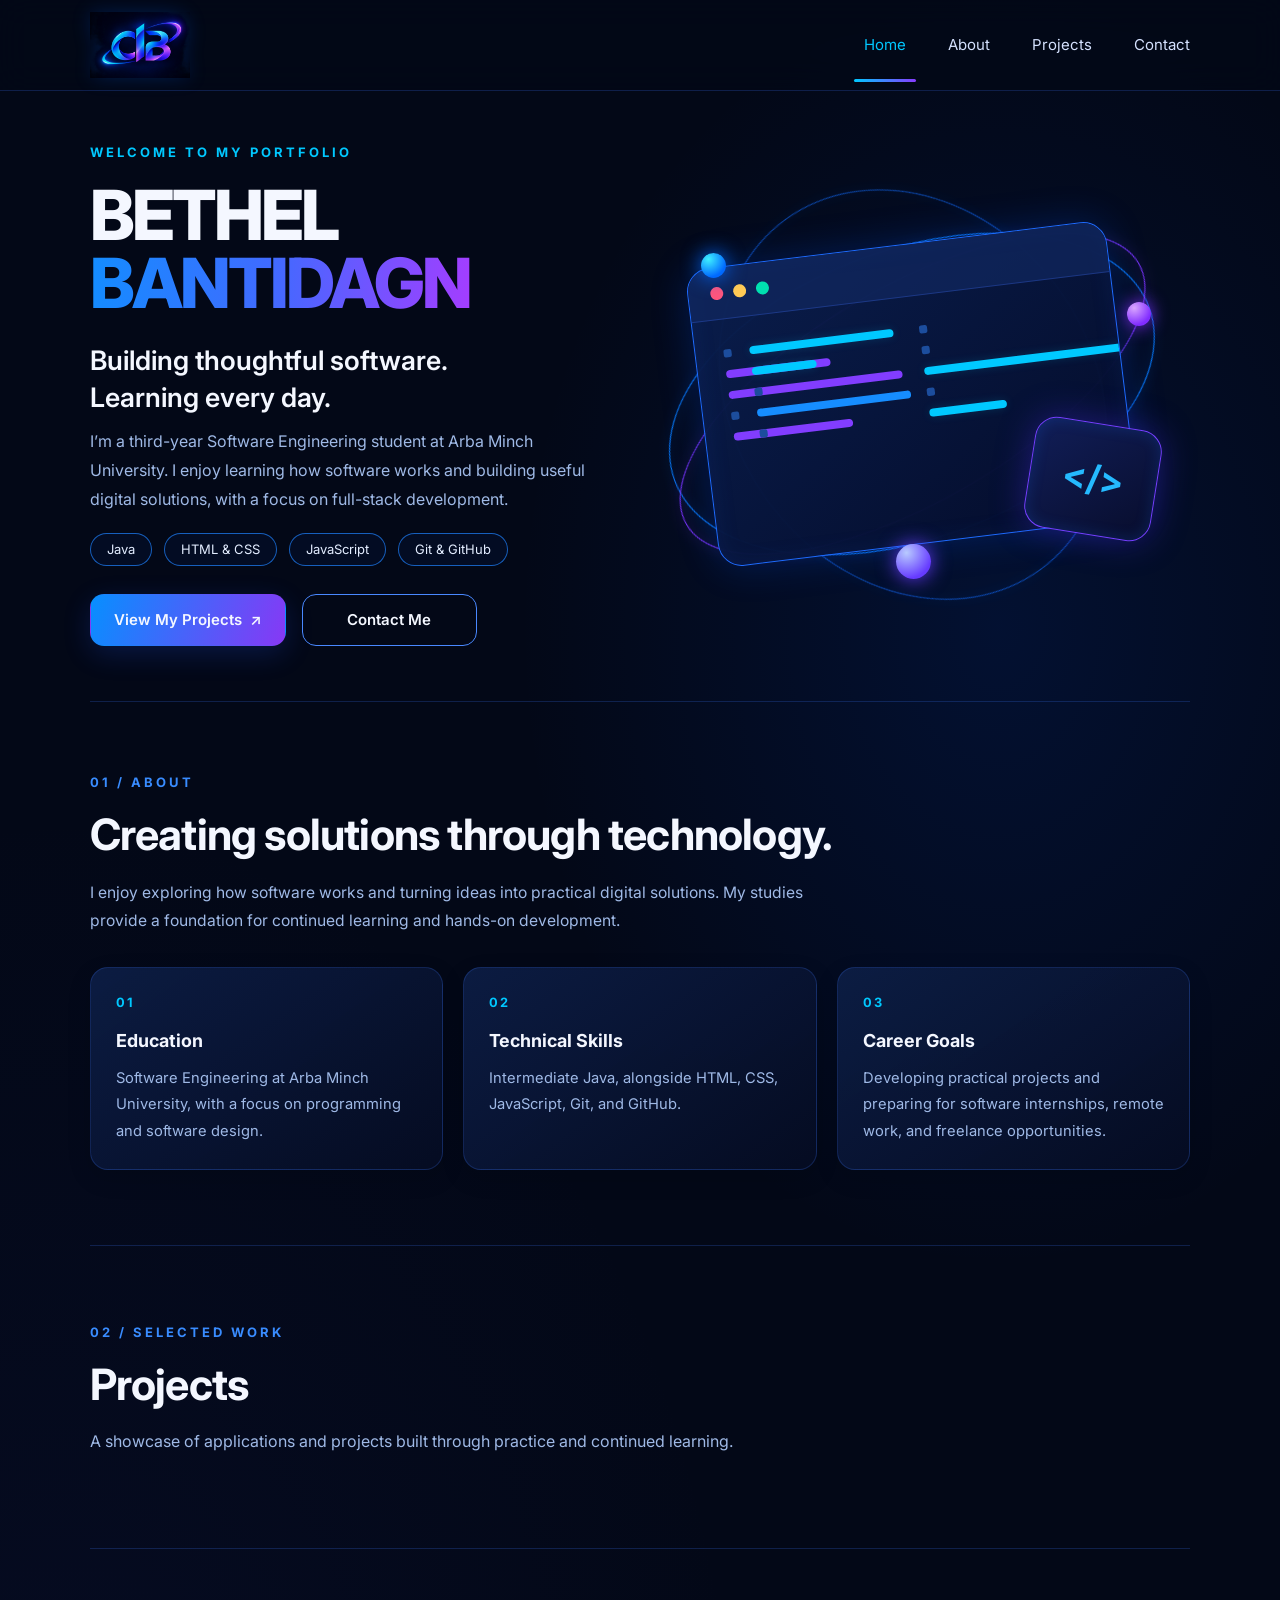
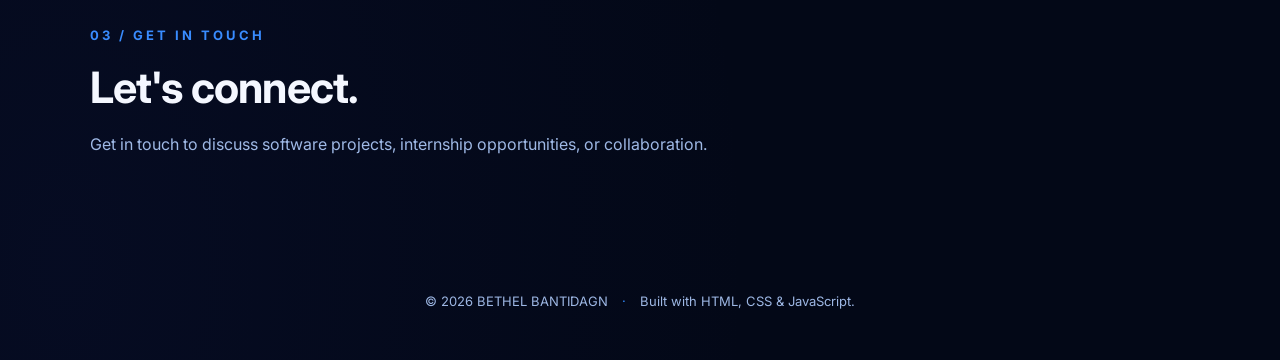
==== commit 661ffa1a: "Day 3: Improve hero section" ====
--- a/index.html
+++ b/index.html
@@ -4,8 +4,19 @@
 <head>
   <meta charset="UTF-8">
   <meta name="viewport" content="width=device-width, initial-scale=1.0">
-  <meta name="description" content="Bethel Bantidagn, Software Engineering student at Arba Minch University.">
+
+  <meta name="description" content="Bethel Bantidagn, a third-year Software Engineering student at Arba Minch University, learning Java and full-stack web development.">
   <meta name="theme-color" content="#030817">
+
+  <!-- Social media preview -->
+  <meta property="og:type" content="website">
+  <meta property="og:title" content="Bethel Bantidagn | Software Engineering Student">
+  <meta property="og:description" content="Explore my software engineering journey, technical skills, projects, and internship goals.">
+  <meta property="og:url" content="https://beti2018.github.io/portfolio-website/">
+  <meta property="og:image" content="https://beti2018.github.io/portfolio-website/image/social-preview.jpg">
+
+  <!-- Browser tab icon -->
+  <link rel="icon" type="image/png" href="image/favicon.png">
 
   <title>BETHEL BANTIDAGN | Software Engineer</title>
 
@@ -40,7 +51,9 @@
     <!-- Hero -->
     <section class="hero section-wrap" id="home">
       <div class="hero-content">
-        <p class="eyebrow">SOFTWARE ENGINEERING STUDENT</p>
+
+        <!-- Day 3: New greeting -->
+        <p class="eyebrow hero-greeting">WELCOME TO MY PORTFOLIO</p>
 
         <h1>
           BETHEL<br>
@@ -53,9 +66,10 @@
         </h2>
 
         <p class="intro">
-          A third-year Software Engineering student at
-          Arba Minch University, focused on programming,
-          problem-solving, and modern web development.
+          I’m a third-year Software Engineering student at
+          Arba Minch University. I enjoy learning how software
+          works and building useful digital solutions, with a
+          focus on full-stack development.
         </p>
 
         <div class="skills" aria-label="Technical skills">
@@ -67,7 +81,7 @@
 
         <div class="hero-actions">
           <a class="button primary" href="#projects">
-            View Projects <span aria-hidden="true">↗</span>
+            View My Projects <span aria-hidden="true">↗</span>
           </a>
 
           <a class="button secondary" href="#contact">
--- a/css/style.css
+++ b/css/style.css
@@ -1022,3 +1022,25 @@
     transform: none;
   }
 }
+
+
+
+
+/* Day 3: Hero greeting */
+
+.hero-content > .hero-greeting {
+  margin-bottom: 18px;
+  color: var(--cyan);
+  font-size: 13px;
+  font-weight: 700;
+  letter-spacing: 3px;
+  text-transform: uppercase;
+}
+
+@media (max-width: 720px) {
+  .hero-content > .hero-greeting {
+    margin-bottom: 14px;
+    font-size: 12px;
+  }
+}
+
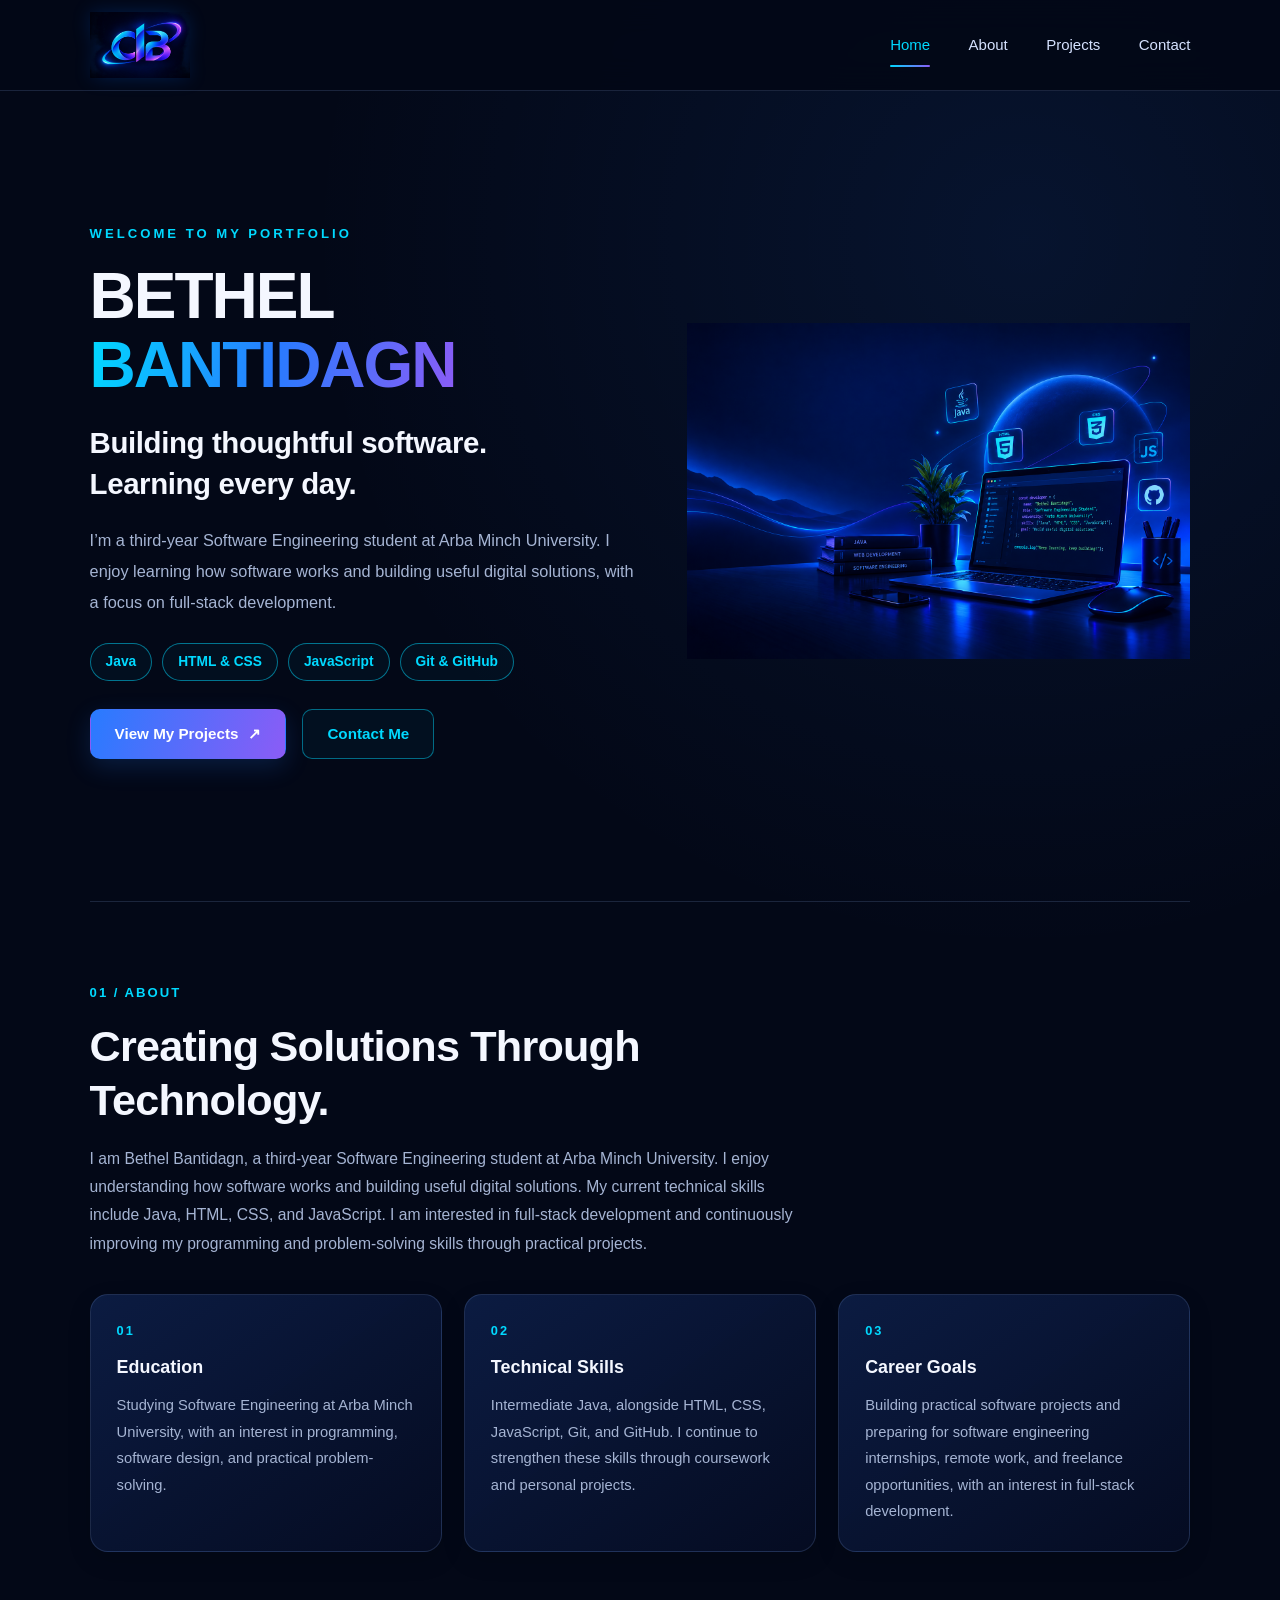
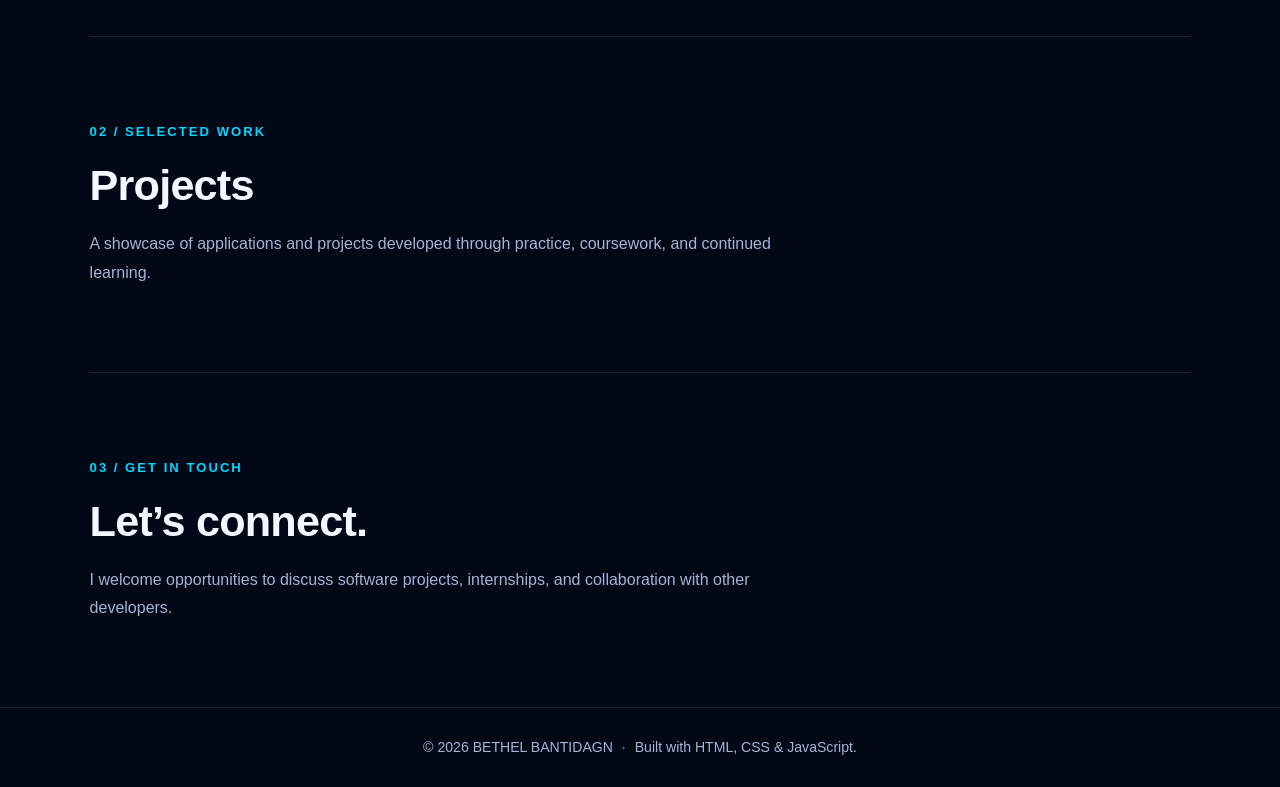
==== commit e5866176: "Day 4: Improve portfolio layout" ====
--- a/index.html
+++ b/index.html
@@ -5,42 +5,64 @@
   <meta charset="UTF-8">
   <meta name="viewport" content="width=device-width, initial-scale=1.0">
 
-  <meta name="description" content="Bethel Bantidagn, a third-year Software Engineering student at Arba Minch University, learning Java and full-stack web development.">
+  <meta
+    name="description"
+    content="Bethel Bantidagn, a third-year Software Engineering student at Arba Minch University, learning Java and full-stack web development."
+  >
   <meta name="theme-color" content="#030817">
 
   <!-- Social media preview -->
   <meta property="og:type" content="website">
   <meta property="og:title" content="Bethel Bantidagn | Software Engineering Student">
-  <meta property="og:description" content="Explore my software engineering journey, technical skills, projects, and internship goals.">
-  <meta property="og:url" content="https://beti2018.github.io/portfolio-website/">
-  <meta property="og:image" content="https://beti2018.github.io/portfolio-website/image/social-preview.jpg">
+  <meta
+    property="og:description"
+    content="Explore my software engineering journey, technical skills, projects, and career goals."
+  >
+  <meta
+    property="og:url"
+    content="https://beti2018.github.io/portfolio-website/"
+  >
+  <meta
+    property="og:image"
+    content="https://beti2018.github.io/portfolio-website/image/social-preview.jpg"
+  >
 
   <!-- Browser tab icon -->
   <link rel="icon" type="image/png" href="image/favicon.png">
 
+  <!-- Page title -->
   <title>BETHEL BANTIDAGN | Software Engineer</title>
 
+  <!-- Stylesheet and JavaScript -->
   <link rel="stylesheet" href="css/style.css">
   <script src="js/main.js" defer></script>
 </head>
 
 <body>
-  <!-- Header -->
+  <!-- Header and Navigation -->
   <header class="site-header">
     <a class="logo" href="#home" aria-label="CIB home">
       <img src="image/cib-logo.png" alt="CIB logo">
     </a>
 
-    <button class="menu-toggle"
-            aria-label="Toggle navigation"
-            aria-expanded="false">
+    <button
+      class="menu-toggle"
+      aria-label="Toggle navigation"
+      aria-expanded="false"
+      aria-controls="main-navigation"
+      type="button"
+    >
       <span></span>
       <span></span>
       <span></span>
     </button>
 
-    <nav class="main-nav" aria-label="Main navigation">
-      <a class="nav-link active" href="#home">Home</a>
+    <nav
+      class="main-nav"
+      id="main-navigation"
+      aria-label="Main navigation"
+    >
+      <a class="nav-link active" href="#home" aria-current="page">Home</a>
       <a class="nav-link" href="#about">About</a>
       <a class="nav-link" href="#projects">Projects</a>
       <a class="nav-link" href="#contact">Contact</a>
@@ -48,12 +70,12 @@
   </header>
 
   <main>
-    <!-- Hero -->
+    <!-- Hero Section -->
     <section class="hero section-wrap" id="home">
       <div class="hero-content">
-
-        <!-- Day 3: New greeting -->
-        <p class="eyebrow hero-greeting">WELCOME TO MY PORTFOLIO</p>
+        <p class="eyebrow hero-greeting">
+          WELCOME TO MY PORTFOLIO
+        </p>
 
         <h1>
           BETHEL<br>
@@ -72,68 +94,59 @@
           focus on full-stack development.
         </p>
 
+        <!-- Technical Skills -->
         <div class="skills" aria-label="Technical skills">
-          <span>Java</span>
-          <span>HTML &amp; CSS</span>
-          <span>JavaScript</span>
-          <span>Git &amp; GitHub</span>
+          <span class="skill-tag">Java</span>
+          <span class="skill-tag">HTML &amp; CSS</span>
+          <span class="skill-tag">JavaScript</span>
+          <span class="skill-tag">Git &amp; GitHub</span>
         </div>
 
+        <!-- Hero Action Links -->
         <div class="hero-actions">
-          <a class="button primary" href="#projects">
-            View My Projects <span aria-hidden="true">↗</span>
+          <a class="btn btn-primary" href="#projects">
+            View My Projects
+            <span aria-hidden="true">↗</span>
           </a>
 
-          <a class="button secondary" href="#contact">
+          <a class="btn btn-outline" href="#contact">
             Contact Me
           </a>
         </div>
       </div>
 
-      <!-- Coding illustration -->
-      <div class="hero-visual" aria-hidden="true">
-        <div class="orbit orbit-one"></div>
-        <div class="orbit orbit-two"></div>
-        <div class="orbit orbit-three"></div>
-
-        <span class="planet planet-one"></span>
-        <span class="planet planet-two"></span>
-        <span class="planet planet-three"></span>
-
-        <div class="code-window">
-          <div class="window-top">
-            <span></span>
-            <span></span>
-            <span></span>
-          </div>
-
-          <div class="code-content">
-            <i></i><b class="line cyan w-45"></b>
-            <i></i><b class="line purple w-35"></b>
-            <b class="line cyan w-25"></b>
-            <i></i><b class="line purple w-55"></b>
-            <i></i><b class="line cyan w-65"></b>
-            <i></i><b class="line blue w-48"></b>
-            <i></i><b class="line purple w-38"></b>
-            <i></i><b class="line cyan w-28"></b>
-          </div>
-        </div>
-
-        <div class="code-badge">&lt;/&gt;</div>
+      <!-- Hero Image -->
+      <div class="hero-visual">
+        <img
+          src="image/hero-background.png"
+          alt="Futuristic software development workspace with a laptop and programming technologies"
+          width="1536"
+          height="1024"
+          fetchpriority="high"
+        >
       </div>
     </section>
 
-    <!-- About -->
-    <section class="content-section about-section" id="about">
+    <!-- About Section -->
+    <section
+      class="content-section about-section"
+      id="about"
+      aria-labelledby="about-heading"
+    >
       <p class="eyebrow">01 / ABOUT</p>
 
-      <h2>Creating solutions through technology.</h2>
+      <h2 id="about-heading">
+        Creating Solutions Through Technology.
+      </h2>
 
       <p class="about-intro">
-        I enjoy exploring how software works and turning
-        ideas into practical digital solutions. My studies
-        provide a foundation for continued learning and
-        hands-on development.
+        I am Bethel Bantidagn, a third-year Software Engineering
+        student at Arba Minch University. I enjoy understanding
+        how software works and building useful digital solutions.
+        My current technical skills include Java, HTML, CSS, and
+        JavaScript. I am interested in full-stack development
+        and continuously improving my programming and
+        problem-solving skills through practical projects.
       </p>
 
       <div class="about-grid">
@@ -141,8 +154,9 @@
           <span class="about-number">01</span>
           <h3>Education</h3>
           <p>
-            Software Engineering at Arba Minch University,
-            with a focus on programming and software design.
+            Studying Software Engineering at Arba Minch University,
+            with an interest in programming, software design,
+            and practical problem-solving.
           </p>
         </article>
 
@@ -150,8 +164,9 @@
           <span class="about-number">02</span>
           <h3>Technical Skills</h3>
           <p>
-            Intermediate Java, alongside HTML, CSS,
-            JavaScript, Git, and GitHub.
+            Intermediate Java, alongside HTML, CSS, JavaScript,
+            Git, and GitHub. I continue to strengthen these skills
+            through coursework and personal projects.
           </p>
         </article>
 
@@ -159,31 +174,44 @@
           <span class="about-number">03</span>
           <h3>Career Goals</h3>
           <p>
-            Developing practical projects and preparing
-            for software internships, remote work,
-            and freelance opportunities.
+            Building practical software projects and preparing
+            for software engineering internships, remote work,
+            and freelance opportunities, with an interest in
+            full-stack development.
           </p>
         </article>
       </div>
     </section>
 
-    <!-- Projects placeholder -->
-    <section class="content-section" id="projects">
+    <!-- Projects Section -->
+    <section
+      class="content-section"
+      id="projects"
+      aria-labelledby="projects-heading"
+    >
       <p class="eyebrow">02 / SELECTED WORK</p>
-      <h2>Projects</h2>
+
+      <h2 id="projects-heading">Projects</h2>
+
       <p>
-        A showcase of applications and projects built
-        through practice and continued learning.
+        A showcase of applications and projects developed through
+        practice, coursework, and continued learning.
       </p>
     </section>
 
-    <!-- Contact placeholder -->
-    <section class="content-section" id="contact">
+    <!-- Contact Section -->
+    <section
+      class="content-section"
+      id="contact"
+      aria-labelledby="contact-heading"
+    >
       <p class="eyebrow">03 / GET IN TOUCH</p>
-      <h2>Let's connect.</h2>
+
+      <h2 id="contact-heading">Let’s connect.</h2>
+
       <p>
-        Get in touch to discuss software projects,
-        internship opportunities, or collaboration.
+        I welcome opportunities to discuss software projects,
+        internships, and collaboration with other developers.
       </p>
     </section>
   </main>
@@ -193,7 +221,7 @@
     <p>
       © <span id="year">2026</span>
       BETHEL BANTIDAGN
-      <span class="footer-dot">·</span>
+      <span class="footer-dot" aria-hidden="true">·</span>
       Built with HTML, CSS &amp; JavaScript.
     </p>
   </footer>
--- a/css/style.css
+++ b/css/style.css
@@ -1,53 +1,45 @@
 
-@import url('https://fonts.googleapis.com/css2?family=Inter:wght@400;500;600;700;800&display=swap');
-
-/* =========================
-   1. COLORS AND GLOBAL RULES
-========================= */
+/* ========================================
+   1. GLOBAL SETTINGS
+======================================== */
 
 :root {
   --bg: #030817;
   --surface: #08132d;
   --text: #f4f7ff;
-  --muted: #9fb9e6;
-  --cyan: #00c8ff;
-  --blue: #167bff;
-  --violet: #873cff;
-  --line: rgba(60, 121, 255, 0.22);
+  --muted: #a5b4d3;
+  --cyan: #00d9ff;
+  --blue: #287bff;
+  --violet: #8b5cf6;
+  --line: rgba(151, 183, 255, 0.16);
+  --header-height: 90px;
+  --page-width: 1120px;
 }
 
 * {
   box-sizing: border-box;
+  margin: 0;
+  padding: 0;
 }
 
 html {
   scroll-behavior: smooth;
-  scroll-padding-top: 105px;
+  scroll-padding-top: calc(var(--header-height) + 20px);
 }
 
 body {
-  margin: 0;
-  color: var(--text);
+  min-height: 100vh;
+  overflow-x: hidden;
   background:
     radial-gradient(
-      ellipse at 78% 32%,
-      rgba(0, 69, 210, 0.14),
-      transparent 34%
-    ),
-    radial-gradient(
-      ellipse at 5% 95%,
-      rgba(31, 43, 133, 0.10),
-      transparent 40%
+      circle at 80% 10%,
+      rgba(40, 123, 255, 0.10),
+      transparent 30%
     ),
     var(--bg);
-  font-family: 'Inter', Arial, sans-serif;
+  color: var(--text);
+  font-family: Arial, Helvetica, sans-serif;
   line-height: 1.6;
-  overflow-x: hidden;
-}
-
-img {
-  display: block;
-  max-width: 100%;
 }
 
 a {
@@ -61,34 +53,58 @@
   font: inherit;
 }
 
-button,
-a {
-  -webkit-tap-highlight-color: transparent;
+button {
+  cursor: pointer;
+}
+
+img {
+  display: block;
+  max-width: 100%;
 }
 
 ::selection {
-  color: white;
-  background: rgba(22, 123, 255, 0.6);
-}
-
-/* =========================
+  color: #ffffff;
+  background: rgba(40, 123, 255, 0.65);
+}
+
+:focus-visible {
+  outline: 2px solid var(--cyan);
+  outline-offset: 4px;
+}
+
+@media (prefers-reduced-motion: reduce) {
+  html {
+    scroll-behavior: auto;
+  }
+
+  *,
+  *::before,
+  *::after {
+    animation-duration: 0.01ms !important;
+    animation-iteration-count: 1 !important;
+    transition-duration: 0.01ms !important;
+  }
+}
+
+
+/* ========================================
    2. HEADER AND NAVIGATION
-========================= */
+======================================== */
 
 .site-header {
-  min-height: 90px;
+  min-height: var(--header-height);
   padding: 0 7%;
   display: flex;
   align-items: center;
   justify-content: space-between;
   gap: 25px;
   border-bottom: 1px solid var(--line);
-  background: rgba(3, 8, 23, 0.88);
+  background: rgba(3, 8, 23, 0.94);
   backdrop-filter: blur(16px);
   -webkit-backdrop-filter: blur(16px);
   position: sticky;
   top: 0;
-  z-index: 20;
+  z-index: 100;
 }
 
 .logo {
@@ -98,6 +114,7 @@
   width: 100px;
   height: 72px;
   flex-shrink: 0;
+  border-radius: 8px;
 }
 
 .logo img {
@@ -105,19 +122,27 @@
   height: 100%;
   object-fit: contain;
   filter: drop-shadow(0 0 9px rgba(0, 100, 255, 0.24));
+  transition: filter 0.25s ease, transform 0.25s ease;
+}
+
+.logo:hover img {
+  filter: drop-shadow(0 0 14px rgba(0, 200, 255, 0.45));
+  transform: scale(1.04);
 }
 
 .main-nav {
   display: flex;
   align-items: center;
-  gap: 42px;
-  min-height: 90px;
+  gap: clamp(22px, 3vw, 42px);
+  min-height: var(--header-height);
 }
 
 .nav-link {
   position: relative;
+  padding: 10px 0;
   color: #d5e2ff;
   font-size: 15px;
+  font-weight: 500;
   transition: color 0.2s ease;
 }
 
@@ -126,347 +151,109 @@
   color: var(--cyan);
 }
 
-.nav-link.active::after {
+.nav-link::after {
   content: "";
   position: absolute;
-  left: -10px;
-  right: -10px;
-  bottom: -25px;
-  height: 3px;
+  left: 0;
+  right: 100%;
+  bottom: 0;
+  height: 2px;
   border-radius: 10px;
   background: linear-gradient(90deg, var(--cyan), var(--violet));
+  transition: right 0.25s ease;
+}
+
+.nav-link:hover::after,
+.nav-link.active::after {
+  right: 0;
 }
 
 .menu-toggle {
   display: none;
-}
-
-/* Shared content width */
+  align-items: center;
+  justify-content: center;
+  flex-direction: column;
+  gap: 5px;
+  width: 44px;
+  height: 44px;
+  border: 1px solid var(--line);
+  border-radius: 10px;
+  background: rgba(8, 19, 45, 0.92);
+}
+
+.menu-toggle span {
+  display: block;
+  width: 20px;
+  height: 2px;
+  border-radius: 5px;
+  background: var(--cyan);
+  transition: transform 0.2s ease, opacity 0.2s ease;
+}
+
+
+/* ========================================
+   3. BUTTONS
+======================================== */
+
+.btn {
+  display: inline-flex;
+  align-items: center;
+  justify-content: center;
+  gap: 10px;
+  min-height: 48px;
+  padding: 12px 24px;
+  border: 1px solid transparent;
+  border-radius: 10px;
+  font-size: 0.95rem;
+  font-weight: 600;
+  transition:
+    transform 0.25s ease,
+    background 0.25s ease,
+    border-color 0.25s ease,
+    box-shadow 0.25s ease;
+}
+
+.btn:hover {
+  transform: translateY(-3px);
+}
+
+.btn-primary {
+  color: #ffffff;
+  background: linear-gradient(110deg, var(--blue), var(--violet));
+  box-shadow: 0 8px 24px rgba(40, 123, 255, 0.18);
+}
+
+.btn-primary:hover {
+  box-shadow: 0 12px 30px rgba(40, 123, 255, 0.30);
+}
+
+.btn-outline {
+  border-color: rgba(0, 217, 255, 0.45);
+  color: var(--cyan);
+  background: rgba(0, 217, 255, 0.04);
+}
+
+.btn-outline:hover {
+  border-color: var(--cyan);
+  background: rgba(0, 217, 255, 0.10);
+}
+
+
+/* ========================================
+   4. CONTENT SECTIONS
+======================================== */
 
 .section-wrap {
   width: min(1320px, 86%);
   margin-inline: auto;
 }
 
-/* =========================
-   3. HERO SECTION
-========================= */
-
-.hero {
-  min-height: 610px;
-  display: grid;
-  grid-template-columns: minmax(0, 1fr) minmax(0, 1.08fr);
-  align-items: center;
-  gap: 30px;
-  padding-top: 48px;
-  padding-bottom: 52px;
-}
-
-.hero-content {
-  position: relative;
-  z-index: 2;
-  min-width: 0;
-}
-
-.eyebrow {
-  margin: 0 0 15px;
-  color: #398cff;
-  font-size: 13px;
-  font-weight: 700;
-  letter-spacing: 3px;
-}
-
-.hero h1 {
-  margin: 0 0 25px;
-  font-size: clamp(3.2rem, 5.4vw, 5.3rem);
-  line-height: 0.99;
-  letter-spacing: -3px;
-  font-weight: 800;
-  overflow-wrap: anywhere;
-}
-
-.hero h1 span {
-  background: linear-gradient(95deg, #138dff, #416aff 48%, #a43dff);
-  -webkit-background-clip: text;
-  background-clip: text;
-  color: transparent;
-}
-
-.hero h2 {
-  margin: 0 0 12px;
-  font-size: clamp(1.35rem, 2.1vw, 2rem);
-  line-height: 1.35;
-  font-weight: 600;
-}
-
-.intro {
-  max-width: 500px;
-  margin: 0 0 20px;
-  color: var(--muted);
-  font-size: 16px;
-  line-height: 1.8;
-}
-
-.skills {
-  display: flex;
-  flex-wrap: wrap;
-  gap: 12px;
-  margin: 20px 0 28px;
-}
-
-.skills span {
-  padding: 5px 16px;
-  border: 1px solid rgba(31, 130, 255, 0.7);
-  border-radius: 30px;
-  color: #e3edff;
-  background: rgba(5, 18, 47, 0.55);
-  font-size: 13px;
-}
-
-.hero-actions {
-  display: flex;
-  flex-wrap: wrap;
-  gap: 16px;
-}
-
-.button {
-  display: inline-flex;
-  align-items: center;
-  justify-content: center;
-  gap: 8px;
-  min-width: 175px;
-  padding: 13px 23px;
-  border: 1px solid transparent;
-  border-radius: 14px;
-  font-size: 15px;
-  font-weight: 600;
-  text-align: center;
-  transition:
-    transform 0.2s ease,
-    box-shadow 0.2s ease,
-    border-color 0.2s ease;
-}
-
-.button:hover {
-  transform: translateY(-3px);
-}
-
-.button.primary {
-  background: linear-gradient(110deg, #078fff, #8738f5);
-  box-shadow: 0 8px 28px rgba(37, 83, 255, 0.2);
-}
-
-.button.primary:hover {
-  box-shadow: 0 10px 34px rgba(65, 84, 255, 0.38);
-}
-
-.button.secondary {
-  border-color: #4988ff;
-  background: rgba(3, 8, 23, 0.4);
-}
-
-.button.secondary:hover {
-  border-color: #a43dff;
-}
-
-/* =========================
-   4. FUTURISTIC HERO ART
-========================= */
-
-.hero-visual {
-  position: relative;
-  display: flex;
-  align-items: center;
-  justify-content: center;
-  min-width: 0;
-  min-height: 440px;
-  perspective: 900px;
-}
-
-.orbit {
-  position: absolute;
-  width: 91%;
-  height: 66%;
-  border: 1.5px solid #116dff;
-  border-radius: 50%;
-  transform: rotate(-17deg);
-  filter: drop-shadow(0 0 5px rgba(0, 101, 255, 0.45));
-  pointer-events: none;
-}
-
-.orbit-one {
-  border-color: #087dff;
-  transform: rotate(-20deg);
-}
-
-.orbit-two {
-  width: 94%;
-  height: 49%;
-  border-color: #7a35ff;
-  transform: rotate(-30deg);
-  filter: drop-shadow(0 0 6px rgba(129, 48, 255, 0.65));
-}
-
-.orbit-three {
-  width: 78%;
-  height: 82%;
-  transform: rotate(54deg);
-  opacity: 0.62;
-}
-
-.code-window {
-  position: relative;
-  z-index: 2;
-  width: min(430px, 76%);
-  min-height: 300px;
-  overflow: hidden;
-  border: 1px solid #1e6bff;
-  border-radius: 24px;
-  background: linear-gradient(
-    145deg,
-    rgba(10, 30, 78, 0.96),
-    rgba(4, 12, 42, 0.98)
-  );
-  box-shadow:
-    0 0 38px rgba(0, 81, 255, 0.23),
-    inset 0 0 22px rgba(26, 70, 180, 0.14);
-  transform: rotate(-7deg);
-}
-
-.window-top {
-  display: flex;
-  align-items: center;
-  gap: 10px;
-  height: 52px;
-  padding: 0 22px;
-  border-bottom: 1px solid rgba(65, 112, 255, 0.28);
-  background: rgba(17, 40, 98, 0.65);
-}
-
-.window-top span {
-  width: 13px;
-  height: 13px;
-  border-radius: 50%;
-  background: #ff557c;
-}
-
-.window-top span:nth-child(2) {
-  background: #ffca55;
-}
-
-.window-top span:nth-child(3) {
-  background: #00e0b0;
-}
-
-.code-content {
-  display: grid;
-  grid-template-columns: 10px auto auto;
-  align-items: center;
-  column-gap: 16px;
-  row-gap: 13px;
-  padding: 30px 28px;
-}
-
-.code-content i {
-  width: 8px;
-  height: 8px;
-  border-radius: 2px;
-  background: #1c4d9d;
-}
-
-.line {
-  display: inline-block;
-  height: 8px;
-  border-radius: 20px;
-}
-
-.cyan {
-  background: #00c9ff;
-  box-shadow: 0 0 10px rgba(0, 201, 255, 0.15);
-}
-
-.purple {
-  background: #823dff;
-}
-
-.blue {
-  background: #168dff;
-}
-
-.w-25 { width: 65px; }
-.w-28 { width: 78px; }
-.w-35 { width: 105px; }
-.w-38 { width: 120px; }
-.w-45 { width: 145px; }
-.w-48 { width: 155px; }
-.w-55 { width: 175px; }
-.w-65 { width: 205px; }
-
-.code-badge {
-  position: absolute;
-  z-index: 4;
-  right: 6%;
-  bottom: 18%;
-  display: grid;
-  place-items: center;
-  width: 128px;
-  height: 112px;
-  border: 1px solid #743fff;
-  border-radius: 22px;
-  color: #25baff;
-  background: linear-gradient(140deg, #111e58, #080d2c);
-  box-shadow:
-    0 0 35px rgba(81, 45, 255, 0.35),
-    inset 0 0 15px rgba(24, 117, 255, 0.2);
-  font-size: 36px;
-  font-weight: 700;
-  transform: rotate(9deg);
-}
-
-.planet {
-  position: absolute;
-  z-index: 3;
-  border-radius: 50%;
-  pointer-events: none;
-}
-
-.planet-one {
-  top: 18%;
-  left: 12%;
-  width: 25px;
-  height: 25px;
-  background: radial-gradient(circle at 30% 25%, #3ef0ff, #0069ff 70%);
-  box-shadow: 0 0 20px #0069ff;
-}
-
-.planet-two {
-  top: 29%;
-  right: 7%;
-  width: 24px;
-  height: 24px;
-  background: radial-gradient(circle at 30% 25%, #d9a5ff, #812cff 70%);
-  box-shadow: 0 0 18px #812cff;
-}
-
-.planet-three {
-  bottom: 8%;
-  left: 47%;
-  width: 35px;
-  height: 35px;
-  background: radial-gradient(circle at 30% 25%, #b8caff, #663bff 72%);
-  box-shadow: 0 0 20px #663bff;
-}
-
-/* =========================
-   5. SHARED CONTENT SECTIONS
-========================= */
-
 .content-section {
-  width: min(1120px, 86%);
+  width: min(var(--page-width), 86%);
   margin-inline: auto;
-  padding: 76px 0;
+  padding: 84px 0;
   border-top: 1px solid var(--line);
-  scroll-margin-top: 100px;
+  scroll-margin-top: calc(var(--header-height) + 20px);
 }
 
 .content-section h2 {
@@ -480,41 +267,313 @@
 .content-section > p:not(.eyebrow) {
   max-width: 720px;
   color: var(--muted);
-}
-
-.content-section .eyebrow {
-  margin-bottom: 14px;
-}
-
-/* =========================
-   6. ABOUT SECTION
-========================= */
+  line-height: 1.8;
+}
+
+.content-section h2 + p {
+  margin-top: 18px;
+}
+
+.eyebrow {
+  margin-bottom: 16px;
+  color: var(--cyan);
+  font-size: 0.82rem;
+  font-weight: 700;
+  letter-spacing: 2px;
+  text-transform: uppercase;
+}
+
+.gradient-text {
+  color: var(--cyan);
+  background: linear-gradient(90deg, var(--cyan), #9b8aff);
+  background-clip: text;
+  -webkit-background-clip: text;
+  -webkit-text-fill-color: transparent;
+}
+
+
+/* ========================================
+   5. HERO SECTION
+======================================== */
+
+.hero {
+  min-height: calc(100vh - var(--header-height));
+  display: grid;
+  grid-template-columns: minmax(0, 1.05fr) minmax(0, 0.95fr);
+  align-items: center;
+  gap: 40px;
+  padding-top: 55px;
+  padding-bottom: 65px;
+}
+
+.hero-content {
+  min-width: 0;
+  position: relative;
+  z-index: 1;
+}
+
+.hero-greeting {
+  margin-bottom: 18px;
+  letter-spacing: 3px;
+}
+
+.hero h1 {
+  margin-bottom: 22px;
+  font-size: clamp(2.5rem, 5vw, 4.8rem);
+  line-height: 1.08;
+  letter-spacing: -2px;
+  overflow-wrap: anywhere;
+}
+
+.hero h1 span {
+  color: var(--cyan);
+  background: linear-gradient(
+    100deg,
+    var(--cyan),
+    var(--blue),
+    var(--violet)
+  );
+  background-clip: text;
+  -webkit-background-clip: text;
+  -webkit-text-fill-color: transparent;
+}
+
+.hero h2 {
+  margin-bottom: 20px;
+  color: var(--text);
+  font-size: clamp(1.35rem, 2.3vw, 2rem);
+  font-weight: 600;
+  line-height: 1.4;
+  letter-spacing: -0.4px;
+}
+
+.hero p.intro {
+  max-width: 620px;
+  margin-bottom: 25px;
+  color: var(--muted);
+  font-size: 1.02rem;
+  line-height: 1.9;
+}
+
+.skills {
+  display: flex;
+  flex-wrap: wrap;
+  gap: 10px;
+  margin-bottom: 28px;
+}
+
+.skill-tag {
+  display: inline-flex;
+  align-items: center;
+  justify-content: center;
+  min-height: 38px;
+  padding: 7px 15px;
+  border: 1px solid rgba(0, 217, 255, 0.50);
+  border-radius: 30px;
+  background: rgba(0, 217, 255, 0.035);
+  color: var(--cyan);
+  font-size: 0.86rem;
+  font-weight: 600;
+  transition:
+    background 0.2s ease,
+    border-color 0.2s ease,
+    transform 0.2s ease;
+}
+
+.skill-tag:hover {
+  transform: translateY(-2px);
+  border-color: var(--cyan);
+  background: rgba(0, 217, 255, 0.10);
+}
+
+.hero-actions {
+  display: flex;
+  flex-wrap: wrap;
+  align-items: center;
+  gap: 16px;
+}
+
+
+/* ========================================
+   6. HERO IMAGE
+======================================== */
+
+.hero-visual {
+  position: relative;
+  width: 100%;
+  min-width: 0;
+  display: flex;
+  align-items: center;
+  justify-content: center;
+  overflow: hidden;
+  isolation: isolate;
+}
+
+.hero-visual img {
+  position: relative;
+  z-index: 1;
+  display: block;
+  width: 100%;
+  max-width: 720px;
+  height: auto;
+  margin-inline: auto;
+  object-fit: contain;
+  object-position: center;
+  filter: drop-shadow(0 0 25px rgba(0, 100, 255, 0.18));
+}
+
+.hero-visual::before {
+  content: "";
+  position: absolute;
+  z-index: 0;
+  width: 75%;
+  aspect-ratio: 1;
+  border-radius: 50%;
+  background: rgba(22, 83, 255, 0.10);
+  filter: blur(65px);
+  pointer-events: none;
+}
+
+
+/* ========================================
+   7. LEGACY CSS ILLUSTRATION
+======================================== */
+
+.code-window {
+  position: relative;
+  z-index: 2;
+  width: min(100%, 470px);
+  padding: 24px;
+  overflow: hidden;
+  border: 1px solid rgba(0, 217, 255, 0.25);
+  border-radius: 18px;
+  background: linear-gradient(
+    145deg,
+    rgba(12, 29, 65, 0.96),
+    rgba(4, 10, 28, 0.98)
+  );
+  box-shadow:
+    0 25px 80px rgba(0, 0, 0, 0.32),
+    0 0 35px rgba(40, 123, 255, 0.08);
+}
+
+.window-top {
+  display: flex;
+  align-items: center;
+  gap: 8px;
+  margin-bottom: 25px;
+  padding-bottom: 17px;
+  border-bottom: 1px solid var(--line);
+}
+
+.window-top span,
+.window-dot {
+  width: 10px;
+  height: 10px;
+  border-radius: 50%;
+  background: var(--blue);
+}
+
+.window-top span:nth-child(2),
+.window-dot:nth-child(2) {
+  background: var(--violet);
+}
+
+.window-top span:nth-child(3),
+.window-dot:nth-child(3) {
+  background: var(--cyan);
+}
+
+.code-window pre {
+  overflow-x: auto;
+  color: #dce8ff;
+  font-family: "Courier New", monospace;
+  font-size: clamp(0.75rem, 1.2vw, 0.95rem);
+  line-height: 2;
+  white-space: pre-wrap;
+  overflow-wrap: anywhere;
+}
+
+.code-blue {
+  color: #69a8ff;
+}
+
+.code-cyan {
+  color: var(--cyan);
+}
+
+.code-violet {
+  color: #b79aff;
+}
+
+.orbit {
+  position: absolute;
+  width: 110%;
+  height: 75%;
+  border: 1px solid rgba(0, 217, 255, 0.12);
+  border-radius: 50%;
+  transform: rotate(-25deg);
+}
+
+.orbit-two {
+  width: 95%;
+  height: 95%;
+  border-color: rgba(139, 92, 246, 0.12);
+  transform: rotate(35deg);
+}
+
+.floating-badge {
+  position: absolute;
+  z-index: 3;
+  padding: 12px 17px;
+  border: 1px solid var(--line);
+  border-radius: 12px;
+  background: rgba(8, 19, 45, 0.95);
+  box-shadow: 0 10px 30px rgba(0, 0, 0, 0.22);
+  color: var(--cyan);
+  font-size: 0.85rem;
+  font-weight: 600;
+}
+
+.badge-top {
+  top: 10%;
+  right: 0;
+}
+
+.badge-bottom {
+  bottom: 10%;
+  left: 0;
+}
+
+
+/* ========================================
+   8. ABOUT SECTION
+======================================== */
 
 .about-section {
-  padding-top: 70px;
-  padding-bottom: 75px;
+  padding-top: 80px;
+  padding-bottom: 84px;
 }
 
 .about-intro {
   max-width: 750px;
-  margin-top: 18px;
-  margin-bottom: 0;
+  margin-top: 20px;
   color: var(--muted);
   font-size: 0.98rem;
-  line-height: 1.8;
+  line-height: 1.85;
 }
 
 .about-grid {
   display: grid;
   grid-template-columns: repeat(3, minmax(0, 1fr));
   align-items: stretch;
-  gap: 20px;
-  margin-top: 32px;
+  gap: 22px;
+  margin-top: 36px;
 }
 
 .about-card {
   min-width: 0;
-  padding: 25px;
+  padding: 26px;
   border: 1px solid var(--line);
   border-radius: 18px;
   background: linear-gradient(
@@ -545,413 +604,425 @@
 }
 
 .about-card h3 {
-  margin: 0 0 12px;
+  margin-bottom: 12px;
   font-size: 1.12rem;
   line-height: 1.4;
 }
 
 .about-card p {
-  margin: 0;
   color: var(--muted);
   font-size: 0.92rem;
   line-height: 1.8;
   overflow-wrap: anywhere;
 }
 
-/* =========================
-   7. PROJECTS AND CONTACT
-========================= */
-
-#projects,
-#contact {
-  scroll-margin-top: 100px;
-}
-
-#projects > p:not(.eyebrow),
-#contact > p:not(.eyebrow) {
-  margin-top: 16px;
-  line-height: 1.8;
-}
-
-/* Optional project cards, if you add them later */
-
-.project-grid {
+
+/* ========================================
+   9. PROJECTS SECTION
+======================================== */
+
+.projects-grid {
   display: grid;
   grid-template-columns: repeat(2, minmax(0, 1fr));
-  gap: 22px;
-  margin-top: 32px;
+  gap: 24px;
+  margin-top: 36px;
 }
 
 .project-card {
   min-width: 0;
-  padding: 25px;
+  overflow: hidden;
   border: 1px solid var(--line);
   border-radius: 18px;
   background: linear-gradient(
     145deg,
-    rgba(13, 31, 72, 0.88),
-    rgba(5, 12, 34, 0.96)
+    rgba(12, 27, 60, 0.92),
+    rgba(5, 12, 32, 0.98)
   );
-  transition: border-color 0.25s ease, transform 0.25s ease;
+  transition: transform 0.25s ease, border-color 0.25s ease;
 }
 
 .project-card:hover {
-  transform: translateY(-4px);
-  border-color: var(--blue);
-}
-
-.project-card h3 {
-  margin-top: 0;
-  margin-bottom: 10px;
-}
-
-.project-card p {
+  transform: translateY(-5px);
+  border-color: rgba(0, 217, 255, 0.55);
+}
+
+.project-image {
+  width: 100%;
+  aspect-ratio: 16 / 9;
+  overflow: hidden;
+  background: var(--surface);
+}
+
+.project-image img {
+  width: 100%;
+  height: 100%;
+  object-fit: cover;
+  transition: transform 0.35s ease;
+}
+
+.project-card:hover .project-image img {
+  transform: scale(1.04);
+}
+
+.project-content {
+  padding: 25px;
+}
+
+.project-content h3 {
+  margin-bottom: 12px;
+  font-size: 1.2rem;
+}
+
+.project-content p {
+  margin-bottom: 20px;
   color: var(--muted);
-}
-
-/* Optional contact links */
-
-.contact-links {
+  font-size: 0.94rem;
+  line-height: 1.8;
+}
+
+.project-tags {
   display: flex;
   flex-wrap: wrap;
-  gap: 14px;
-  margin-top: 24px;
-}
-
-.contact-links a {
-  color: var(--cyan);
-  overflow-wrap: anywhere;
-}
-
-.contact-links a:hover {
-  color: white;
-}
-
-/* =========================
-   8. ORIGINAL INFO CARDS
-   Supports HTML using .info-grid
-========================= */
-
-.info-grid {
+  gap: 8px;
+  margin-bottom: 20px;
+}
+
+.project-tags span {
+  padding: 5px 10px;
+  border: 1px solid var(--line);
+  border-radius: 20px;
+  color: var(--cyan);
+  font-size: 0.78rem;
+}
+
+.project-link {
+  display: inline-flex;
+  align-items: center;
+  gap: 8px;
+  color: var(--cyan);
+  font-weight: 600;
+}
+
+.project-link:hover {
+  color: #ffffff;
+}
+
+
+/* ========================================
+   10. SKILLS SECTION
+======================================== */
+
+.skills-grid {
   display: grid;
   grid-template-columns: repeat(3, minmax(0, 1fr));
-  padding-top: 46px;
-  padding-bottom: 45px;
+  gap: 18px;
+  margin-top: 36px;
+}
+
+.skill-card {
+  padding: 22px;
+  border: 1px solid var(--line);
+  border-radius: 14px;
+  background: rgba(8, 19, 45, 0.72);
+  transition: border-color 0.25s ease, transform 0.25s ease;
+}
+
+.skill-card:hover {
+  transform: translateY(-4px);
+  border-color: var(--cyan);
+}
+
+.skill-card h3 {
+  margin-bottom: 8px;
+  font-size: 1.05rem;
+}
+
+.skill-card p {
+  color: var(--muted);
+  font-size: 0.9rem;
+  line-height: 1.7;
+}
+
+
+/* ========================================
+   11. CONTACT SECTION
+======================================== */
+
+.contact-section {
+  padding-bottom: 100px;
+}
+
+.contact-content {
+  display: grid;
+  grid-template-columns: 0.9fr 1.1fr;
+  gap: 45px;
+  margin-top: 35px;
+}
+
+.contact-info p {
+  margin-bottom: 20px;
+  color: var(--muted);
+  line-height: 1.8;
+}
+
+.contact-form {
+  display: grid;
+  gap: 18px;
+}
+
+.contact-form label {
+  display: grid;
+  gap: 8px;
+  color: #d5e2ff;
+  font-size: 0.92rem;
+}
+
+.contact-form input,
+.contact-form textarea {
+  width: 100%;
+  padding: 14px 16px;
+  border: 1px solid var(--line);
+  border-radius: 10px;
+  outline: none;
+  background: rgba(8, 19, 45, 0.85);
+  color: var(--text);
+  transition: border-color 0.2s ease;
+}
+
+.contact-form input:focus,
+.contact-form textarea:focus {
+  border-color: var(--cyan);
+}
+
+.contact-form textarea {
+  min-height: 150px;
+  resize: vertical;
+}
+
+.contact-form input::placeholder,
+.contact-form textarea::placeholder {
+  color: #7889ac;
+}
+
+
+/* ========================================
+   12. FOOTER
+======================================== */
+
+.site-footer {
+  padding: 28px 7%;
   border-top: 1px solid var(--line);
-  border-bottom: 1px solid var(--line);
-}
-
-.info-card {
-  min-width: 0;
-  padding: 0 30px;
-  border-right: 1px solid var(--line);
-}
-
-.info-card:first-child {
-  padding-left: 0;
-}
-
-.info-card:last-child {
-  padding-right: 0;
-  border-right: 0;
-}
-
-.info-card .eyebrow {
-  margin-bottom: 8px;
-  font-size: 12px;
-  letter-spacing: 2px;
-}
-
-.info-card h2 {
-  margin: 0 0 10px;
-  font-size: 21px;
-  line-height: 1.4;
-}
-
-.info-card p:not(.eyebrow) {
-  margin: 0;
   color: var(--muted);
-  font-size: 14px;
-  line-height: 1.8;
-}
-
-/* =========================
-   9. FOOTER
-========================= */
-
-.site-footer {
-  padding: 28px 20px 35px;
-  color: #9db7e4;
-  font-size: 13px;
   text-align: center;
+  font-size: 0.88rem;
+}
+
+.site-footer a {
+  color: var(--cyan);
+}
+
+.site-footer a:hover {
+  color: #ffffff;
 }
 
 .footer-dot {
-  margin: 0 10px;
-  color: #328bff;
-}
-
-/* =========================
-   10. TABLET RESPONSIVENESS
-========================= */
+  padding-inline: 5px;
+  color: var(--cyan);
+}
+
+
+/* ========================================
+   13. TABLET LAYOUT
+======================================== */
 
 @media (max-width: 1000px) {
-  .section-wrap {
-    width: 88%;
+  :root {
+    --header-height: 82px;
+  }
+
+  .site-header {
+    padding-inline: 5%;
+  }
+
+  .main-nav {
+    gap: 22px;
   }
 
   .hero {
-    grid-template-columns: minmax(0, 1fr) minmax(0, 1fr);
-    gap: 18px;
+    gap: 28px;
   }
 
   .hero h1 {
-    font-size: clamp(2.8rem, 5.5vw, 4.5rem);
-    letter-spacing: -2px;
+    font-size: clamp(2.4rem, 5.5vw, 3.8rem);
+  }
+
+  .hero-visual img {
+    max-width: 600px;
+  }
+
+  .about-grid {
+    grid-template-columns: repeat(2, minmax(0, 1fr));
+  }
+
+  .skills-grid {
+    grid-template-columns: repeat(2, minmax(0, 1fr));
+  }
+
+  .content-section {
+    padding-block: 70px;
+  }
+}
+
+
+/* ========================================
+   14. MOBILE NAVIGATION AND LAYOUT
+======================================== */
+
+@media (max-width: 720px) {
+  :root {
+    --header-height: 76px;
+  }
+
+  .site-header {
+    min-height: var(--header-height);
+    padding-inline: 6%;
+    gap: 15px;
+  }
+
+  .logo {
+    width: 86px;
+    height: 62px;
+  }
+
+  .menu-toggle {
+    display: flex;
+  }
+
+  .main-nav {
+    position: absolute;
+    top: var(--header-height);
+    left: 0;
+    right: 0;
+    display: none;
+    min-height: auto;
+    flex-direction: column;
+    align-items: stretch;
+    gap: 0;
+    padding: 12px 6% 20px;
+    border-bottom: 1px solid var(--line);
+    background: rgba(3, 8, 23, 0.98);
+    box-shadow: 0 18px 25px rgba(0, 0, 0, 0.25);
+  }
+
+  .main-nav.open {
+    display: flex;
+  }
+
+  .nav-link {
+    display: block;
+    padding: 14px 4px;
+    border-bottom: 1px solid rgba(151, 183, 255, 0.08);
+  }
+
+  .nav-link::after {
+    bottom: 5px;
+  }
+
+  .hero {
+    min-height: auto;
+    grid-template-columns: minmax(0, 1fr);
+    gap: 25px;
+    padding-top: 55px;
+    padding-bottom: 55px;
+  }
+
+  .hero h1 {
+    font-size: clamp(2.5rem, 10vw, 4rem);
+    letter-spacing: -1.5px;
+  }
+
+  .hero h2 {
+    font-size: clamp(1.3rem, 5vw, 1.8rem);
+  }
+
+  .hero p.intro {
+    font-size: 0.98rem;
+  }
+
+  .hero-actions {
+    gap: 12px;
   }
 
   .hero-visual {
-    min-height: 380px;
-  }
-
-  .code-window {
-    width: 82%;
-  }
-
-  .code-badge {
-    width: 95px;
-    height: 88px;
-    font-size: 29px;
-  }
-
-  .info-card {
-    padding-inline: 22px;
+    min-height: 0;
+    padding: 0;
+    overflow: hidden;
+  }
+
+  .hero-visual img {
+    width: 100%;
+    max-width: 100%;
+    height: auto;
+    object-fit: contain;
+    object-position: center;
   }
 
   .content-section {
     width: 88%;
-  }
-
-  .about-grid {
-    gap: 16px;
-  }
-
-  .about-card {
-    padding: 21px;
-  }
-}
-
-/* =========================
-   11. MOBILE RESPONSIVENESS
-========================= */
-
-@media (max-width: 720px) {
-  html {
-    scroll-padding-top: 80px;
-  }
-
+    padding: 60px 0;
+    scroll-margin-top: calc(var(--header-height) + 14px);
+  }
+
+  .about-section {
+    padding-top: 60px;
+    padding-bottom: 65px;
+  }
+
+  .about-grid,
+  .projects-grid,
+  .skills-grid,
+  .contact-content {
+    grid-template-columns: minmax(0, 1fr);
+  }
+
+  .about-grid,
+  .projects-grid,
+  .skills-grid {
+    gap: 18px;
+    margin-top: 28px;
+  }
+
+  .about-card,
+  .project-content,
+  .skill-card {
+    padding: 22px;
+  }
+
+  .contact-content {
+    gap: 30px;
+  }
+
+  .contact-section {
+    padding-bottom: 70px;
+  }
+
+  .site-footer {
+    padding: 24px 6%;
+  }
+}
+
+
+/* ========================================
+   15. SMALL MOBILE SCREENS
+======================================== */
+
+@media (max-width: 380px) {
   .site-header {
-    min-height: 76px;
-    padding-inline: 6%;
-  }
-
-  .logo {
-    width: 85px;
-    height: 62px;
-  }
-
-  .menu-toggle {
-    display: flex;
-    flex-direction: column;
-    justify-content: center;
-    gap: 5px;
-    width: 42px;
-    height: 42px;
-    padding: 9px;
-    border: 1px solid var(--line);
-    border-radius: 10px;
-    background: #07112b;
-    cursor: pointer;
-  }
-
-  .menu-toggle span {
-    width: 100%;
-    height: 2px;
-    border-radius: 3px;
-    background: #dce8ff;
-  }
-
-  .main-nav {
-    display: none;
-    position: absolute;
-    top: 75px;
-    left: 0;
-    right: 0;
-    min-height: auto;
-    padding: 20px 6% 24px;
-    border-bottom: 1px solid var(--line);
-    background: rgba(3, 8, 23, 0.98);
-    flex-direction: column;
-    align-items: flex-start;
-    gap: 20px;
-  }
-
-  .main-nav.open {
-    display: flex;
-  }
-
-  .nav-link.active::after {
-    bottom: -5px;
-  }
-
-  .section-wrap {
-    width: 88%;
-  }
-
-  .hero {
-    display: flex;
-    flex-direction: column;
-    align-items: stretch;
-    gap: 10px;
-    min-height: auto;
-    padding-top: 45px;
-    padding-bottom: 30px;
+    padding-inline: 5%;
   }
 
   .hero h1 {
-    font-size: clamp(2.8rem, 12vw, 4.5rem);
-    letter-spacing: -2px;
-  }
-
-  .hero h2 {
-    font-size: 1.45rem;
-  }
-
-  .intro {
-    font-size: 15px;
-  }
-
-  .hero-actions {
-    gap: 12px;
-  }
-
-  .button {
-    min-width: 0;
-    padding: 12px 18px;
-  }
-
-  .hero-visual {
-    min-height: 330px;
-    margin-top: 8px;
-  }
-
-  .code-window {
-    width: 75%;
-    min-height: 250px;
-  }
-
-  .window-top {
-    height: 42px;
-  }
-
-  .code-content {
-    padding: 24px 17px;
-    column-gap: 12px;
-    row-gap: 10px;
-  }
-
-  .line {
-    height: 6px;
-  }
-
-  .w-65 { width: 145px; }
-  .w-55 { width: 125px; }
-  .w-48 { width: 110px; }
-  .w-45 { width: 105px; }
-  .w-38 { width: 90px; }
-  .w-35 { width: 80px; }
-  .w-28 { width: 62px; }
-  .w-25 { width: 50px; }
-
-  .code-badge {
-    right: 4%;
-    bottom: 13%;
-    width: 82px;
-    height: 76px;
-    font-size: 25px;
-  }
-
-  .planet-one {
-    left: 6%;
-  }
-
-  .planet-two {
-    right: 3%;
-  }
-
-  .info-grid {
-    grid-template-columns: 1fr;
-    padding-top: 12px;
-    padding-bottom: 10px;
-  }
-
-  .info-card,
-  .info-card:first-child,
-  .info-card:last-child {
-    padding: 27px 0;
-    border-right: 0;
-    border-bottom: 1px solid var(--line);
-  }
-
-  .info-card:last-child {
-    border-bottom: 0;
-  }
-
-  .content-section {
-    width: 88%;
-    padding-top: 55px;
-    padding-bottom: 55px;
-  }
-
-  .about-section {
-    padding-top: 55px;
-    padding-bottom: 55px;
-  }
-
-  .about-grid,
-  .project-grid {
-    grid-template-columns: 1fr;
-    gap: 15px;
-    margin-top: 25px;
-  }
-
-  .about-card,
-  .project-card {
-    padding: 21px;
-  }
-
-  .site-footer {
-    font-size: 12px;
-    line-height: 1.8;
-  }
-}
-
-/* =========================
-   12. SMALL MOBILE SCREENS
-========================= */
-
-@media (max-width: 380px) {
-  .hero h1 {
-    font-size: 2.65rem;
-  }
-
-  .skills {
-    gap: 8px;
-  }
-
-  .skills span {
-    padding: 5px 11px;
-    font-size: 12px;
+    font-size: 2.25rem;
   }
 
   .hero-actions {
@@ -959,88 +1030,18 @@
     align-items: stretch;
   }
 
-  .button {
+  .hero-actions .btn {
     width: 100%;
   }
 
-  .hero-visual {
-    min-height: 280px;
-  }
-
-  .code-window {
-    width: 80%;
-  }
-
-  .code-content {
-    padding-inline: 12px;
-    column-gap: 8px;
-  }
-
-  .w-65 { width: 110px; }
-  .w-55 { width: 100px; }
-  .w-48 { width: 90px; }
-  .w-45 { width: 85px; }
-  .w-38 { width: 75px; }
-  .w-35 { width: 65px; }
-  .w-28 { width: 52px; }
-  .w-25 { width: 43px; }
-
-  .code-badge {
-    width: 65px;
-    height: 62px;
-    font-size: 21px;
-  }
-}
-
-/* =========================
-   13. ACCESSIBILITY
-========================= */
-
-a:focus-visible,
-button:focus-visible {
-  outline: 2px solid var(--cyan);
-  outline-offset: 4px;
-}
-
-@media (prefers-reduced-motion: reduce) {
-  html {
-    scroll-behavior: auto;
-  }
-
-  *,
-  *::before,
-  *::after {
-    animation-duration: 0.01ms !important;
-    animation-iteration-count: 1 !important;
-    transition-duration: 0.01ms !important;
-    scroll-behavior: auto !important;
-  }
-
-  .about-card:hover,
-  .project-card:hover,
-  .button:hover {
-    transform: none;
-  }
-}
-
-
-
-
-/* Day 3: Hero greeting */
-
-.hero-content > .hero-greeting {
-  margin-bottom: 18px;
-  color: var(--cyan);
-  font-size: 13px;
-  font-weight: 700;
-  letter-spacing: 3px;
-  text-transform: uppercase;
-}
-
-@media (max-width: 720px) {
-  .hero-content > .hero-greeting {
-    margin-bottom: 14px;
-    font-size: 12px;
-  }
-}
-
+  .hero-visual img {
+    max-width: 100%;
+    height: auto;
+    object-fit: contain;
+  }
+
+  .about-card,
+  .project-content {
+    padding: 18px;
+  }
+}
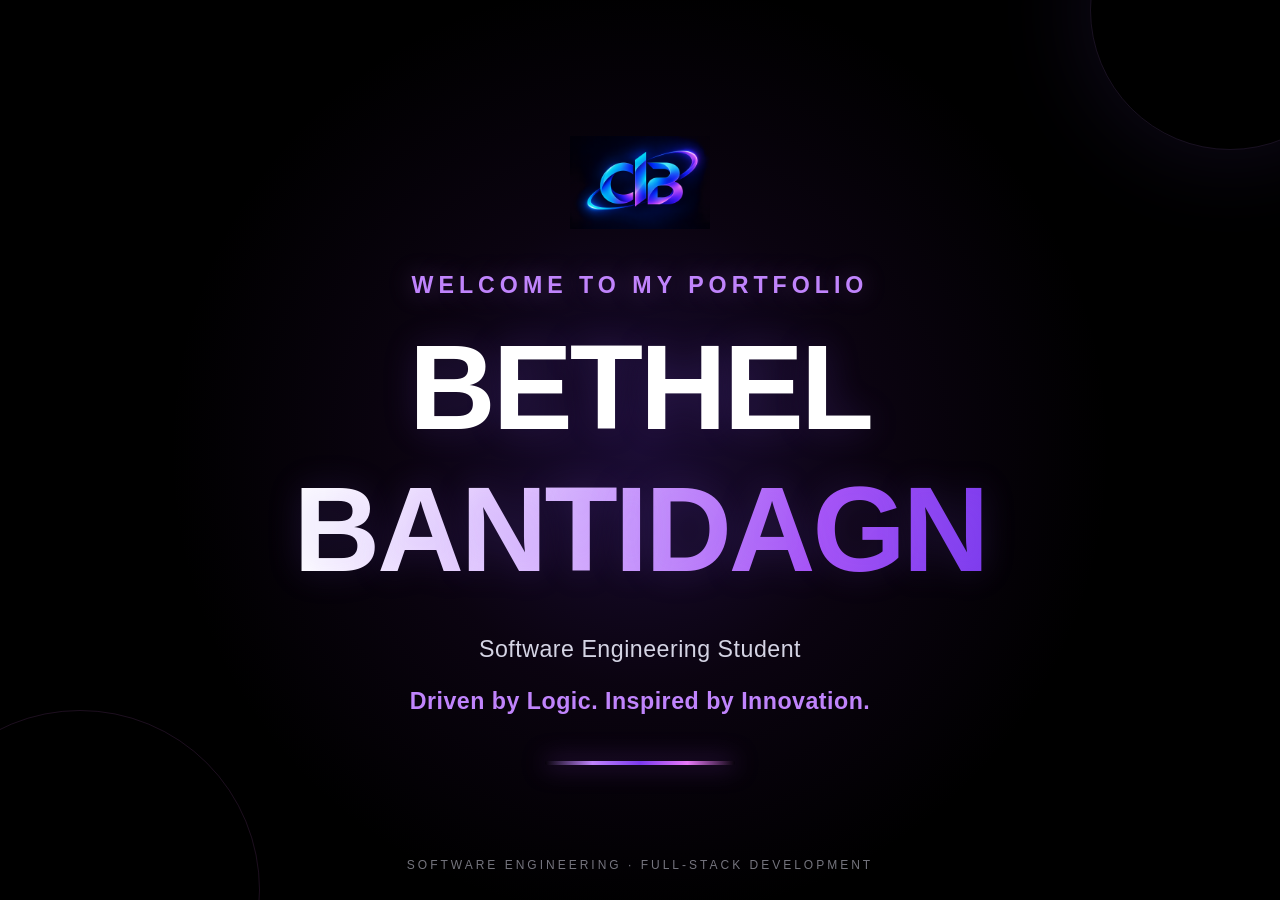
==== commit 54f39885: "Add automatic welcome page transition" ====
--- a/index.html
+++ b/index.html
@@ -2,228 +2,16 @@
 <!DOCTYPE html>
 <html lang="en">
 <head>
-  <meta charset="UTF-8">
-  <meta name="viewport" content="width=device-width, initial-scale=1.0">
+    <meta charset="UTF-8">
+    <meta name="viewport" content="width=device-width, initial-scale=1.0">
+    <meta name="theme-color" content="#000000">
+    <title>Welcome | Bethel Bantidagn</title>
 
-  <meta
-    name="description"
-    content="Bethel Bantidagn, a third-year Software Engineering student at Arba Minch University, learning Java and full-stack web development."
-  >
-  <meta name="theme-color" content="#030817">
-
-  <!-- Social media preview -->
-  <meta property="og:type" content="website">
-  <meta property="og:title" content="Bethel Bantidagn | Software Engineering Student">
-  <meta
-    property="og:description"
-    content="Explore my software engineering journey, technical skills, projects, and career goals."
-  >
-  <meta
-    property="og:url"
-    content="https://beti2018.github.io/portfolio-website/"
-  >
-  <meta
-    property="og:image"
-    content="https://beti2018.github.io/portfolio-website/image/social-preview.jpg"
-  >
-
-  <!-- Browser tab icon -->
-  <link rel="icon" type="image/png" href="image/favicon.png">
-
-  <!-- Page title -->
-  <title>BETHEL BANTIDAGN | Software Engineer</title>
-
-  <!-- Stylesheet and JavaScript -->
-  <link rel="stylesheet" href="css/style.css">
-  <script src="js/main.js" defer></script>
+    <meta http-equiv="refresh" content="0; url=welcome.html">
 </head>
-
 <body>
-  <!-- Header and Navigation -->
-  <header class="site-header">
-    <a class="logo" href="#home" aria-label="CIB home">
-      <img src="image/cib-logo.png" alt="CIB logo">
-    </a>
-
-    <button
-      class="menu-toggle"
-      aria-label="Toggle navigation"
-      aria-expanded="false"
-      aria-controls="main-navigation"
-      type="button"
-    >
-      <span></span>
-      <span></span>
-      <span></span>
-    </button>
-
-    <nav
-      class="main-nav"
-      id="main-navigation"
-      aria-label="Main navigation"
-    >
-      <a class="nav-link active" href="#home" aria-current="page">Home</a>
-      <a class="nav-link" href="#about">About</a>
-      <a class="nav-link" href="#projects">Projects</a>
-      <a class="nav-link" href="#contact">Contact</a>
-    </nav>
-  </header>
-
-  <main>
-    <!-- Hero Section -->
-    <section class="hero section-wrap" id="home">
-      <div class="hero-content">
-        <p class="eyebrow hero-greeting">
-          WELCOME TO MY PORTFOLIO
-        </p>
-
-        <h1>
-          BETHEL<br>
-          <span>BANTIDAGN</span>
-        </h1>
-
-        <h2>
-          Building thoughtful software.<br>
-          Learning every day.
-        </h2>
-
-        <p class="intro">
-          I’m a third-year Software Engineering student at
-          Arba Minch University. I enjoy learning how software
-          works and building useful digital solutions, with a
-          focus on full-stack development.
-        </p>
-
-        <!-- Technical Skills -->
-        <div class="skills" aria-label="Technical skills">
-          <span class="skill-tag">Java</span>
-          <span class="skill-tag">HTML &amp; CSS</span>
-          <span class="skill-tag">JavaScript</span>
-          <span class="skill-tag">Git &amp; GitHub</span>
-        </div>
-
-        <!-- Hero Action Links -->
-        <div class="hero-actions">
-          <a class="btn btn-primary" href="#projects">
-            View My Projects
-            <span aria-hidden="true">↗</span>
-          </a>
-
-          <a class="btn btn-outline" href="#contact">
-            Contact Me
-          </a>
-        </div>
-      </div>
-
-      <!-- Hero Image -->
-      <div class="hero-visual">
-        <img
-          src="image/hero-background.png"
-          alt="Futuristic software development workspace with a laptop and programming technologies"
-          width="1536"
-          height="1024"
-          fetchpriority="high"
-        >
-      </div>
-    </section>
-
-    <!-- About Section -->
-    <section
-      class="content-section about-section"
-      id="about"
-      aria-labelledby="about-heading"
-    >
-      <p class="eyebrow">01 / ABOUT</p>
-
-      <h2 id="about-heading">
-        Creating Solutions Through Technology.
-      </h2>
-
-      <p class="about-intro">
-        I am Bethel Bantidagn, a third-year Software Engineering
-        student at Arba Minch University. I enjoy understanding
-        how software works and building useful digital solutions.
-        My current technical skills include Java, HTML, CSS, and
-        JavaScript. I am interested in full-stack development
-        and continuously improving my programming and
-        problem-solving skills through practical projects.
-      </p>
-
-      <div class="about-grid">
-        <article class="about-card">
-          <span class="about-number">01</span>
-          <h3>Education</h3>
-          <p>
-            Studying Software Engineering at Arba Minch University,
-            with an interest in programming, software design,
-            and practical problem-solving.
-          </p>
-        </article>
-
-        <article class="about-card">
-          <span class="about-number">02</span>
-          <h3>Technical Skills</h3>
-          <p>
-            Intermediate Java, alongside HTML, CSS, JavaScript,
-            Git, and GitHub. I continue to strengthen these skills
-            through coursework and personal projects.
-          </p>
-        </article>
-
-        <article class="about-card">
-          <span class="about-number">03</span>
-          <h3>Career Goals</h3>
-          <p>
-            Building practical software projects and preparing
-            for software engineering internships, remote work,
-            and freelance opportunities, with an interest in
-            full-stack development.
-          </p>
-        </article>
-      </div>
-    </section>
-
-    <!-- Projects Section -->
-    <section
-      class="content-section"
-      id="projects"
-      aria-labelledby="projects-heading"
-    >
-      <p class="eyebrow">02 / SELECTED WORK</p>
-
-      <h2 id="projects-heading">Projects</h2>
-
-      <p>
-        A showcase of applications and projects developed through
-        practice, coursework, and continued learning.
-      </p>
-    </section>
-
-    <!-- Contact Section -->
-    <section
-      class="content-section"
-      id="contact"
-      aria-labelledby="contact-heading"
-    >
-      <p class="eyebrow">03 / GET IN TOUCH</p>
-
-      <h2 id="contact-heading">Let’s connect.</h2>
-
-      <p>
-        I welcome opportunities to discuss software projects,
-        internships, and collaboration with other developers.
-      </p>
-    </section>
-  </main>
-
-  <!-- Footer -->
-  <footer class="site-footer">
-    <p>
-      © <span id="year">2026</span>
-      BETHEL BANTIDAGN
-      <span class="footer-dot" aria-hidden="true">·</span>
-      Built with HTML, CSS &amp; JavaScript.
-    </p>
-  </footer>
+    <script>
+        window.location.replace("welcome.html");
+    </script>
 </body>
 </html>
